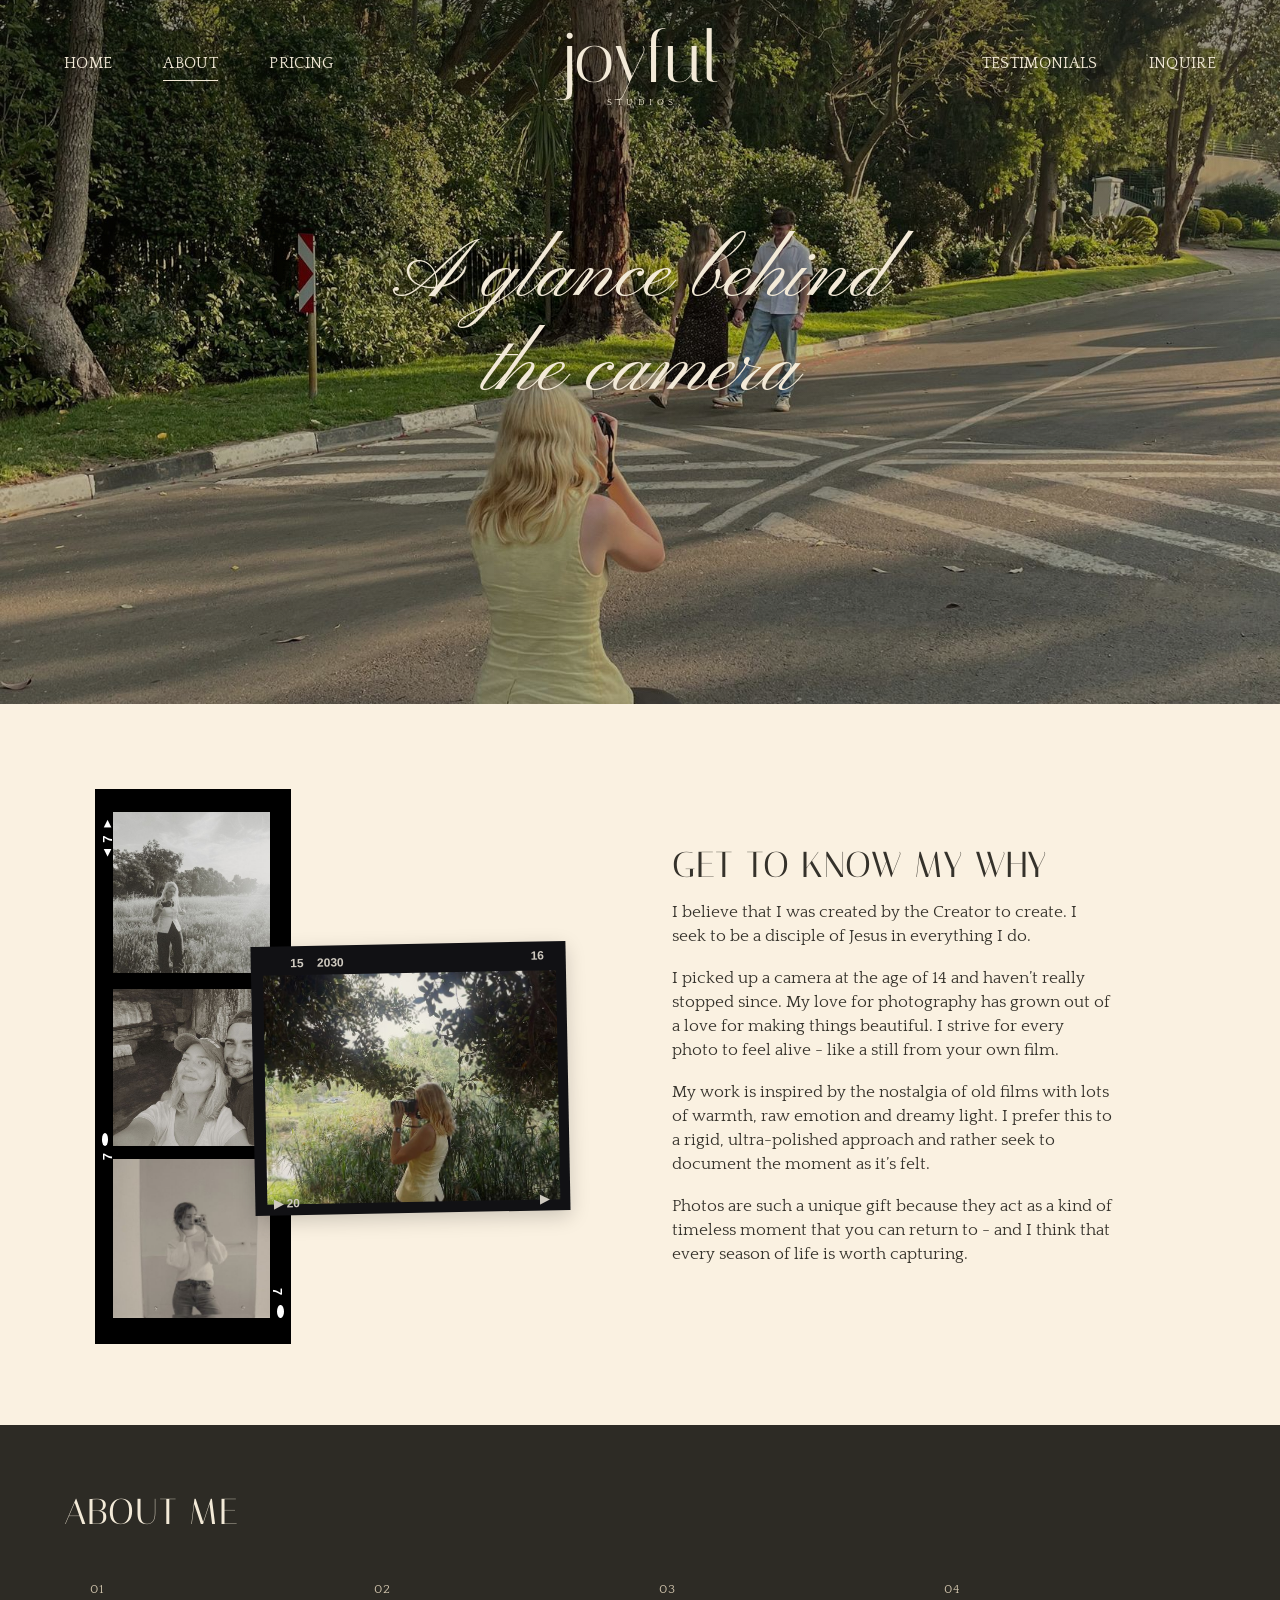
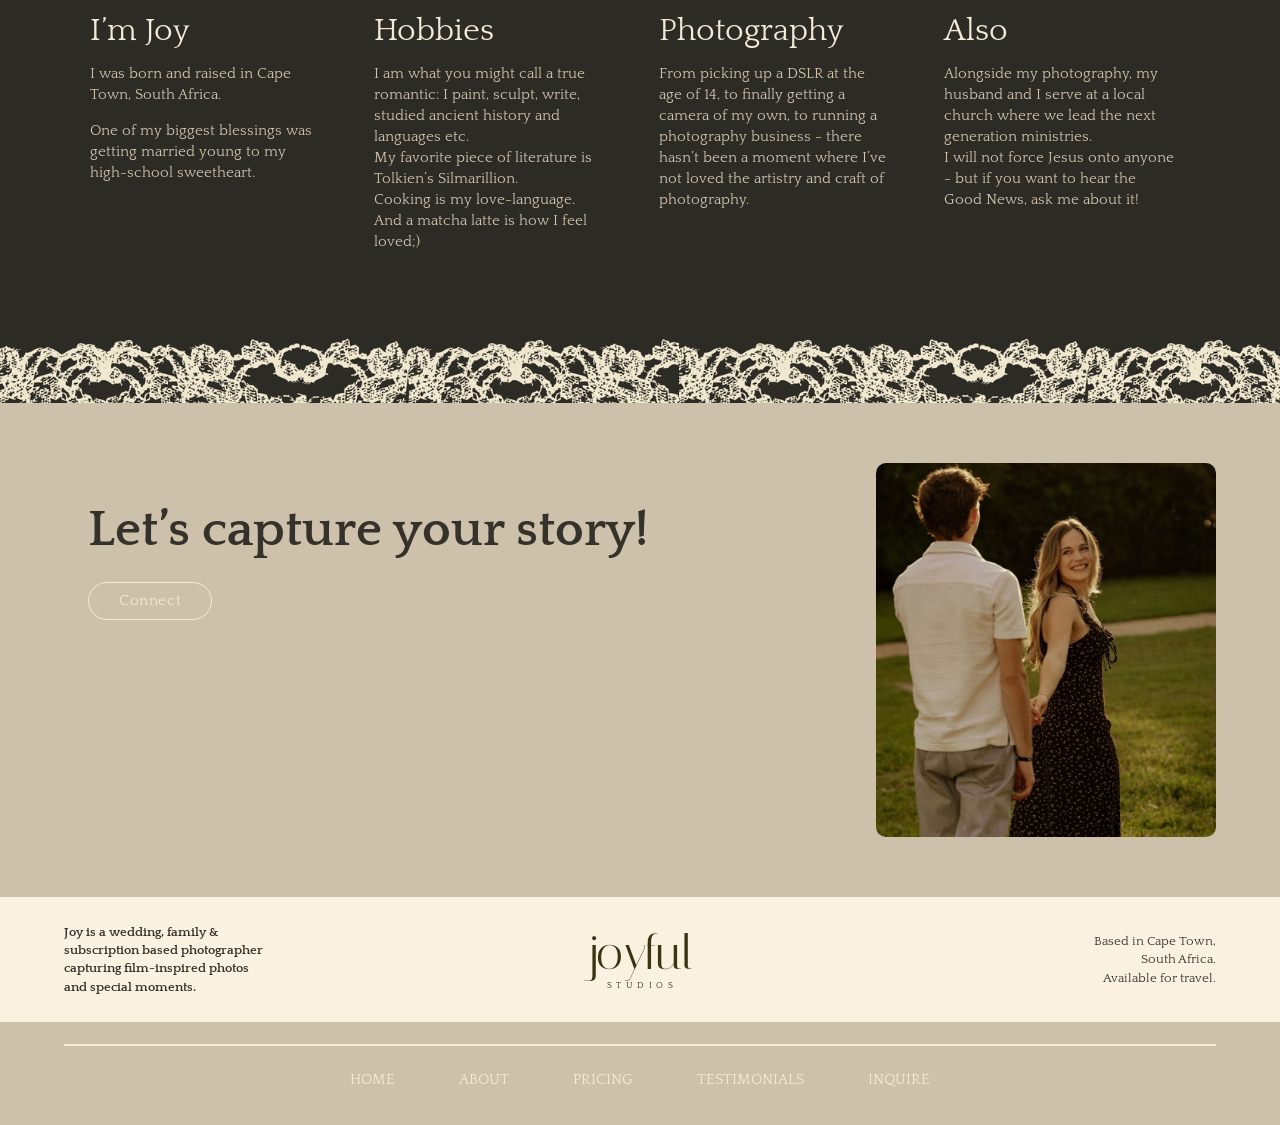
==== about.html @ f084f4cf "Add files via upload" ====
<!DOCTYPE html>
<html lang="en">
<head>
  <meta charset="UTF-8">
  <meta name="viewport" content="width=device-width, initial-scale=1">
  <title>About Joy | Joyful Studios</title>
  <meta name="description" content="Meet Joy, the Cape Town photographer behind Joyful Studios: a glance behind the camera and the story behind the work.">
  <link rel="preconnect" href="https://fonts.googleapis.com">
  <link rel="preconnect" href="https://fonts.gstatic.com" crossorigin>
  <link href="https://fonts.googleapis.com/css2?family=Italiana&family=Mrs+Saint+Delafield&family=Pinyon+Script&family=Quattrocento:wght@400;700&display=swap" rel="stylesheet">
  <link rel="stylesheet" href="styles.css">
  <style>
    /* ---------- Hero ---------- */
    .hero { position: relative; height: clamp(340px, 55vw, 780px); overflow: hidden; color: var(--cream); background: var(--charcoal) url("images/about-hero2.jpg") center 45% / cover no-repeat; }
    .hero::after { content: ""; position: absolute; inset: 0; background: linear-gradient(rgba(20,18,10,.3), rgba(20,18,10,.05) 45%, rgba(20,18,10,.15)); }
    .hero__content { position: absolute; z-index: 2; left: 50%; top: 46%; transform: translate(-50%, -50%); text-align: center; width: min(92%, 900px); }
    .hero h1 { margin: 0; font-family: var(--font-hero); font-weight: 400; font-size: clamp(38px, 6.6vw, 88px); line-height: 1.12; text-shadow: 0 2px 24px rgba(0,0,0,.4); }

    /* ---------- Get to know my why ---------- */
    .why { background: var(--cream-bg); padding: clamp(32px, 5vw, 60px) var(--pad); }
    .why__inner { max-width: 1180px; margin: 0 auto; display: grid; grid-template-columns: 1fr 1fr; gap: clamp(24px, 5vw, 80px); align-items: center; }
    .why__text { max-width: 440px; }
    .why h2 { margin: 0 0 14px; font-family: var(--font-display); font-weight: 400; font-size: clamp(26px, 3vw, 36px); letter-spacing: .02em; text-transform: uppercase; line-height: 1.2; }
    .why p { margin: 0 0 1.1em; font-size: 16.5px; line-height: 1.45; }

    /* film strip graphic */
    .film { position: relative; width: 100%; max-width: 540px; aspect-ratio: 1036 / 1153; justify-self: center; }
    .film__strip { position: absolute; left: 5.3%; top: 4.2%; width: 36.4%; height: 92.3%; background: #000; }
    .film__strip figure { position: absolute; left: 9.5%; width: 79.8%; margin: 0; overflow: hidden; }
    .film__strip figure:nth-of-type(1) { top: 4.1%; height: 29.1%; }
    .film__strip figure:nth-of-type(2) { top: 36.1%; height: 28.3%; }
    .film__strip figure:nth-of-type(3) { top: 66.6%; height: 28.7%; }
    .film img { width: 100%; height: 100%; object-fit: cover; }
    .film__mark { position: absolute; color: #fff; font: 700 clamp(7px, 1.1vw, 13px)/1 Arial, sans-serif; }
    .film__mark--l { left: 3.2%; writing-mode: vertical-rl; transform: rotate(180deg); }
    .film__mark--r { right: 3.4%; writing-mode: vertical-rl; }
    .film__oval { position: absolute; width: 3.4%; aspect-ratio: 1 / 2; background: #fff; border-radius: 50%; }
    .film__frame { position: absolute; left: 34.7%; top: 29.9%; width: 58.4%; height: 44.8%; margin: 0; background: #111114; transform: rotate(-1.1deg); box-shadow: 0 6px 20px rgba(0,0,0,.18); }
    .film__frame img { position: absolute; left: 3.8%; top: 10.6%; width: 92.9%; height: 85.1%; }
    .film__frame .film__mark { color: #cfcac0; font-size: clamp(7px, 1vw, 12px); }

    /* ---------- About me ---------- */
    .me { background: var(--charcoal); color: var(--soft); padding: clamp(36px, 5vw, 60px) var(--pad) clamp(40px, 6vw, 70px); }
    .me__inner { max-width: 1180px; margin: 0 auto; }
    .me h2 { margin: 0 0 clamp(24px, 3vw, 40px); font-family: var(--font-display); font-weight: 400; font-size: clamp(26px, 3vw, 36px); letter-spacing: .02em; text-transform: uppercase; color: var(--cream); }
    .me__cols { display: grid; grid-template-columns: repeat(4, minmax(0, 1fr)); gap: clamp(18px, 3vw, 44px); padding: 0 clamp(0px, 2vw, 28px); }
    .me__num { font-size: 13px; letter-spacing: .08em; margin-bottom: 14px; }
    .me__col h3 { margin: 0 0 14px; font-family: var(--font-body); font-weight: 400; font-size: clamp(24px, 2.6vw, 32px); line-height: 1.1; color: var(--cream); }
    .me__col p { margin: 0 0 1em; font-size: 15px; line-height: 1.4; max-width: 230px; }

    .lace { height: clamp(40px, 5.2vw, 76px); background: var(--charcoal) url("images/lace-cream.png") repeat-x left center / auto 100%; }

    /* ---------- CTA ---------- */
    .cta { padding: clamp(36px, 5vw, 60px) var(--pad); }
    .cta__inner { max-width: 1180px; margin: 0 auto; display: grid; grid-template-columns: 1.2fr 1fr; gap: clamp(24px, 5vw, 60px); align-items: start; }
    .cta__text { padding: clamp(10px, 3vw, 40px) 0 0 clamp(0px, 2vw, 24px); }
    .cta h2 { margin: 0 0 22px; font-family: var(--font-body); font-weight: 700; font-size: clamp(30px, 4vw, 52px); line-height: 1.15; }
    .cta__photo { max-width: 340px; justify-self: end; border-radius: var(--radius); overflow: hidden; }
    .cta__photo img { width: 100%; aspect-ratio: 1 / 1.1; object-fit: cover; object-position: center 30%; }

    /* ---------- Responsive ---------- */
    @media (max-width: 900px) {
      .why__inner, .cta__inner { grid-template-columns: 1fr; }
      .why__text { max-width: 560px; }
      .me__cols { grid-template-columns: repeat(2, minmax(0, 1fr)); row-gap: 32px; }
      .cta__photo { justify-self: start; max-width: 420px; }
    }
    @media (max-width: 480px) {
      .me__cols { grid-template-columns: 1fr; }
      .me__col p { max-width: none; }
    }
  </style>
</head>

<body>
  <header class="site-header" id="site-header">
    <nav class="nav nav--left" aria-label="Primary">
      <a href="index.html">Home</a>
      <a href="about.html" aria-current="page">About</a>
      <a href="pricing.html">Pricing</a>
    </nav>

    <a class="logo" href="index.html" aria-label="Joyful Studios home">
      <span class="logo__word">joyful</span>
      <span class="logo__sub">STUDIOS</span>
    </a>

    <nav class="nav nav--right" aria-label="Secondary">
      <a href="testimonials.html">Testimonials</a>
      <a href="inquire.html">Inquire</a>
    </nav>

    <button class="menu-toggle" id="menu-toggle" aria-expanded="false" aria-controls="site-header">Menu</button>
  </header>

  <section class="hero" aria-label="A glance behind the camera">
    <div class="hero__content"><h1>A glance behind<br>the camera</h1></div>
  </section>

  <main>
    <section class="why">
      <div class="why__inner">
        <div class="film">
          <div class="film__strip">
            <span class="film__mark film__mark--l" style="top:5%">▲ 7 ▼</span>
            <figure><img src="images/film-1.jpg" alt="Black and white photo of Joy standing in a field of tall grass, holding her camera" loading="lazy"></figure>
            <figure><img src="images/film-2.jpg" alt="Joy and her husband in a black and white selfie" loading="lazy" style="object-position:left center"></figure>
            <figure><img src="images/film-3.jpg" alt="Joy taking a mirror selfie with a film camera" loading="lazy"></figure>
            <span class="film__oval" style="left:3.6%; top:62%"></span><span class="film__mark film__mark--l" style="top:65.5%">7</span>
            <span class="film__mark film__mark--r" style="top:90%">7</span><span class="film__oval" style="right:3.6%; top:93%"></span>
          </div>
          <figure class="film__frame">
            <span class="film__mark" style="left:12.5%; top:4%">15</span>
            <span class="film__mark" style="left:21%; top:4%">2030</span>
            <span class="film__mark" style="right:7%; top:3%">16</span>
            <img src="images/film-4.jpg" alt="Joy photographing the greenery beside a lake" loading="lazy" style="object-position:center 40%">
            <span class="film__mark" style="left:6%; bottom:2.5%">▶ 20</span>
            <span class="film__mark" style="right:7%; bottom:2.5%">▶</span>
          </figure>
        </div>

        <div class="why__text">
          <h2>Get to know my why</h2>
          <p>I believe that I was created by the Creator to create. I seek to be a disciple of Jesus in everything I do.</p>
          <p>I picked up a camera at the age of 14 and haven’t really stopped since. My love for photography has grown out of a love for making things beautiful. I strive for every photo to feel alive - like a still from your own film.</p>
          <p>My work is inspired by the nostalgia of old films with lots of warmth, raw emotion and dreamy light. I prefer this to a rigid, ultra-polished approach and rather seek to document the moment as it’s felt.</p>
          <p>Photos are such a unique gift because they act as a kind of timeless moment that you can return to - and I think that every season of life is worth capturing.</p>
        </div>
      </div>
    </section>

    <section class="me" id="about-me">
      <div class="me__inner">
        <h2>About me</h2>
        <div class="me__cols">
          <div class="me__col">
            <div class="me__num">01</div>
            <h3>I’m Joy</h3>
            <p>I was born and raised in Cape Town, South Africa.</p>
            <p>One of my biggest blessings was getting married young to my high-school sweetheart.</p>
          </div>
          <div class="me__col">
            <div class="me__num">02</div>
            <h3>Hobbies</h3>
            <p>I am what you might call a true romantic: I paint, sculpt, write, studied ancient history and languages etc.<br>My favorite piece of literature is Tolkien’s Silmarillion.<br>Cooking is my love-language. And a matcha latte is how I feel loved;)</p>
          </div>
          <div class="me__col">
            <div class="me__num">03</div>
            <h3>Photography</h3>
            <p>From picking up a DSLR at the age of 14, to finally getting a camera of my own, to running a photography business - there hasn’t been a moment where I’ve not loved the artistry and craft of photography.</p>
          </div>
          <div class="me__col">
            <div class="me__num">04</div>
            <h3>Also</h3>
            <p>Alongside my photography, my husband and I serve at a local church where we lead the next generation ministries.<br>I will not force Jesus onto anyone - but if you want to hear the Good News, ask me about it!</p>
          </div>
        </div>
      </div>
    </section>
    <div class="lace" role="presentation"></div>

    <section class="cta">
      <div class="cta__inner">
        <div class="cta__text">
          <h2>Let’s capture your story!</h2>
          <a class="btn" href="inquire.html">Connect</a>
        </div>
        <div class="cta__photo">
          <img src="images/about-cta.jpg" alt="A couple holding hands in a green park, the woman smiling back at the camera" loading="lazy">
        </div>
      </div>
    </section>
  </main>

  <footer class="footer--cream">
    <div class="footer">
      <p class="footer__left">Joy is a wedding, family &amp; subscription based photographer capturing film-inspired photos and special moments.</p>
      <a class="logo" href="index.html" aria-label="Joyful Studios home">
        <span class="logo__word">joyful</span>
        <span class="logo__sub">STUDIOS</span>
      </a>
      <p class="footer__right">Based in Cape Town,<br>South Africa.<br>Available for travel.</p>
    </div>
    <div class="footer__bar">
      <nav aria-label="Footer">
        <a href="index.html">Home</a>
        <a href="about.html">About</a>
        <a href="pricing.html">Pricing</a>
        <a href="testimonials.html">Testimonials</a>
        <a href="inquire.html">Inquire</a>
      </nav>
    </div>
  </footer>

  <script src="script.js"></script>
</body>
</html>
---- styles.css ----
/* ==========================================================
   Joyful Studios: shared styles (all pages)
   Tokens, base, buttons, header + dropdown menus, footer
   ========================================================== */

:root {
  --sand: #cdc1ab;
  --cream-bg: #faf1e1;
  --charcoal: #2d2b25;
  --cream: #f3ead8;
  --ink: #35322b;
  --soft: #cfc3ac;
  --red: #8b1414;

  /* Hatton / Abramo Script are the original design fonts. If you license them, they take over automatically. */
  --font-display: "Hatton", "Italiana", "Cormorant Garamond", Georgia, serif;
  --font-body: "Quattrocento", Georgia, serif;
  --font-hero: "Pinyon Script", "Snell Roundhand", cursive;
  --font-sign: "Abramo Script", "Mrs Saint Delafield", "Pinyon Script", cursive;

  --pad: clamp(20px, 5vw, 64px);
  --radius: 10px;
}

*, *::before, *::after { box-sizing: border-box; }
html { scroll-behavior: smooth; }
body {
  margin: 0;
  background: var(--sand);
  color: var(--ink);
  font-family: var(--font-body);
  font-size: 17px;
  line-height: 1.55;
  -webkit-font-smoothing: antialiased;
}
img { display: block; max-width: 100%; }
a { color: inherit; text-decoration: none; }
:focus-visible { outline: 2px solid var(--cream); outline-offset: 4px; }

.btn {
  display: inline-block;
  padding: 6px 30px;
  border: 1px solid currentColor;
  border-radius: 999px;
  font-family: var(--font-body);
  font-size: 15px;
  letter-spacing: .04em;
  color: var(--cream);
  background: none;
  cursor: pointer;
  transition: background .25s, color .25s;
}
.btn:hover { background: var(--cream); color: var(--charcoal); }

/* ---------- Header ---------- */
.site-header {
  position: absolute; inset: 0 0 auto 0; z-index: 10;
  display: grid;
  grid-template-columns: 1fr auto 1fr;
  align-items: center;
  padding: 22px var(--pad);
  color: var(--cream);
}
.nav { display: flex; align-items: center; gap: clamp(20px, 4vw, 64px); text-transform: uppercase; font-size: 16px; letter-spacing: .02em; }
.nav--left { justify-content: flex-start; }
.nav--right { justify-content: flex-end; }
.nav > a, .dd-toggle { padding: 4px 0; border-bottom: 1px solid transparent; transition: border-color .2s; }
.nav > a:hover, .nav > a[aria-current="page"],
.dd-toggle:hover, .dd-toggle[aria-expanded="true"], .dd-toggle.is-current { border-color: currentColor; }

.logo { text-align: center; line-height: 1; color: var(--cream); display: inline-block; }
.logo__word { display: block; font-family: var(--font-display); font-size: clamp(44px, 5.6vw, 72px); letter-spacing: .01em; }
.logo__sub { display: block; font-size: 9px; letter-spacing: .5em; margin-top: 4px; padding-left: .5em; font-family: var(--font-body); }

.menu-toggle {
  display: none; background: none; border: 0; color: var(--cream);
  font: inherit; text-transform: uppercase; letter-spacing: .08em; cursor: pointer;
  justify-self: end; padding: 8px 0;
}

/* ---------- Dropdown menus (Packages) ---------- */
.has-dropdown { position: relative; }
.dd-toggle {
  background: none; border: 0; color: inherit; font: inherit;
  text-transform: inherit; letter-spacing: inherit; cursor: pointer;
}
.dd-toggle::after {
  content: ""; display: inline-block; width: 6px; height: 6px; margin-left: 9px;
  border-right: 1px solid currentColor; border-bottom: 1px solid currentColor;
  transform: rotate(45deg) translateY(-3px); transition: transform .2s;
}
.dd-toggle[aria-expanded="true"]::after { transform: rotate(-135deg) translate(-1px, -1px); }

.dropdown {
  list-style: none; margin: 0; padding: 10px 0;
  position: absolute; top: 100%; left: -20px; min-width: 300px;
  background: rgba(35, 32, 25, .95);
  box-shadow: 0 14px 34px rgba(0, 0, 0, .28);
  opacity: 0; visibility: hidden; transform: translateY(6px);
  transition: opacity .2s, transform .2s, visibility .2s;
  z-index: 30;
}
.nav .dropdown a, .footer__bar .dropdown a {
  display: block; padding: 11px 24px; border: 0;
  font-size: 14px; letter-spacing: .07em; white-space: nowrap; color: var(--cream);
}
.nav .dropdown a:hover, .nav .dropdown a:focus-visible,
.footer__bar .dropdown a:hover, .footer__bar .dropdown a:focus-visible { background: rgba(243, 234, 216, .14); text-decoration: none; }
.dropdown a[aria-current="page"] { background: rgba(243, 234, 216, .08); }

@media (min-width: 761px) {
  .has-dropdown.is-open > .dropdown { opacity: 1; visibility: visible; transform: none; }
}
@media (hover: hover) and (min-width: 761px) {
  .has-dropdown:hover > .dropdown { opacity: 1; visibility: visible; transform: none; }
  .has-dropdown:has(:focus-visible) > .dropdown { opacity: 1; visibility: visible; transform: none; }
}

/* ---------- Footer ---------- */
.footer {
  padding: 28px var(--pad);
  display: grid; grid-template-columns: 1fr auto 1fr; align-items: center; gap: 24px;
  font-size: 13px; line-height: 1.4;
}
.footer .logo { color: var(--charcoal); }
.footer .logo__word { font-size: 44px; }
.footer__left { max-width: 210px; margin: 0; font-weight: 700; }
.footer__right { text-align: right; margin: 0; }
.footer__bar { background: var(--charcoal); padding: 28px var(--pad); }
.footer__bar nav {
  max-width: 1180px; margin: 0 auto; border-top: 2px solid var(--cream); padding-top: 22px;
  display: flex; justify-content: space-between; gap: 16px; flex-wrap: wrap;
  color: var(--cream); text-transform: uppercase; font-size: 15px;
}
.footer__bar nav > a:hover { text-decoration: underline; text-underline-offset: 6px; }
.footer__bar .has-dropdown .dd-toggle { padding: 0; border: 0; }
.footer__bar .dropdown { background: var(--charcoal); border: 1px solid rgba(243,234,216,.18); top: auto; bottom: 100%; left: -20px; transform: translateY(-6px); margin-bottom: 10px; }
.footer__bar .has-dropdown::before { content: ""; position: absolute; left: 0; right: 0; bottom: 100%; height: 12px; } /* hover bridge */

/* Cream footer variant (About page design) */
.footer--cream .footer { background: var(--cream-bg); padding: 26px var(--pad); }
.footer--cream .logo { color: #3b3412; }
.footer--cream .logo__word { font-size: 48px; }
.footer--cream .footer__bar { background: var(--sand); padding: 22px var(--pad) 34px; }
.footer--cream .footer__bar nav { justify-content: center; gap: clamp(20px, 5vw, 64px); }

/* ---------- Mobile ---------- */
@media (max-width: 760px) {
  .site-header { grid-template-columns: 1fr auto; }
  .site-header .logo { grid-column: 1; justify-self: start; text-align: left; }
  .menu-toggle { display: block; }
  .nav { display: none; }
  .site-header.is-open { background: rgba(35, 32, 25, .92); }
  .site-header.is-open .nav {
    display: flex; flex-direction: column; gap: 14px; grid-column: 1 / -1; order: 3;
    padding: 16px 0 12px; justify-content: flex-start; align-items: flex-start;
  }

  /* dropdowns become simple expanding lists */
  .dropdown {
    position: static; display: none; min-width: 0;
    opacity: 1; visibility: visible; transform: none;
    background: none; box-shadow: none; padding: 6px 0 2px 14px; margin: 0;
  }
  .has-dropdown.is-open > .dropdown { display: block; }
  .nav .dropdown a, .footer__bar .dropdown a { white-space: normal; padding: 9px 0; }
  .nav .dropdown a:hover, .footer__bar .dropdown a:hover { background: none; }
  .footer__bar .dropdown { margin-bottom: 0; padding-left: 0; }
  .footer__bar .has-dropdown::before { display: none; }

  .footer { grid-template-columns: 1fr; text-align: center; justify-items: center; }
  .footer__right { text-align: center; }
  .footer__bar nav { justify-content: center; }
}

@media (prefers-reduced-motion: reduce) {
  html { scroll-behavior: auto; }
  .dropdown, .dd-toggle::after { transition: none; }
}
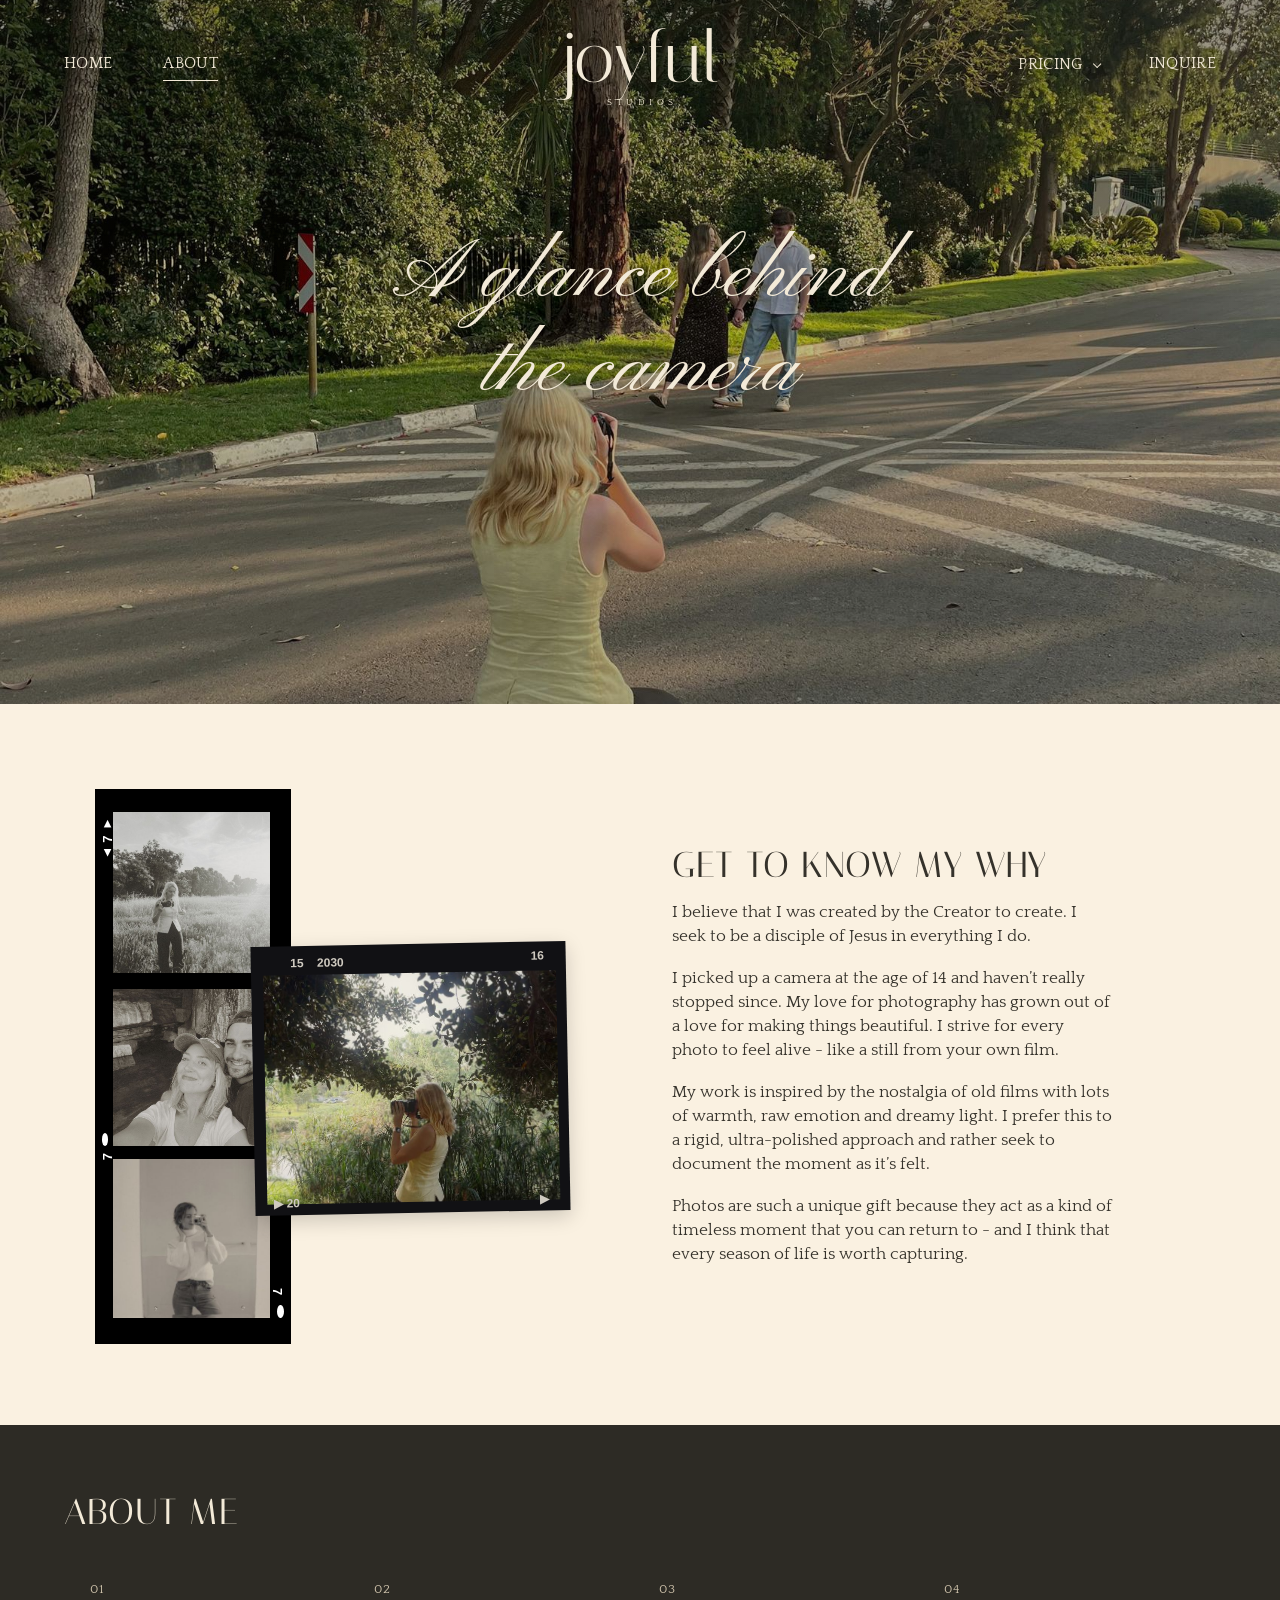
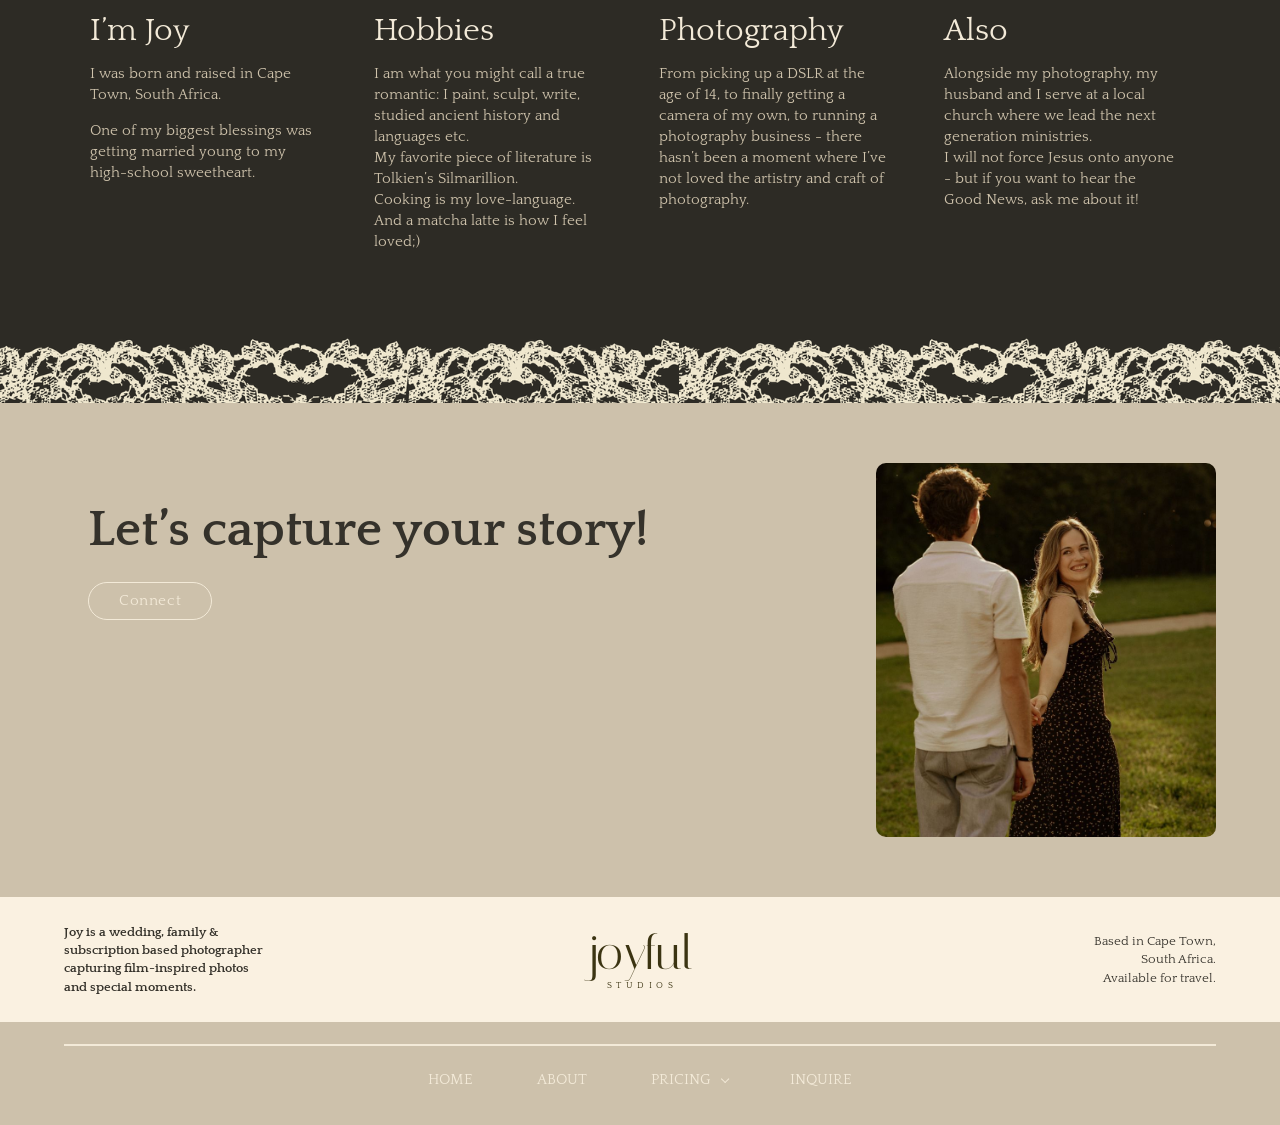
==== commit 1ed3d6a7: "Add files via upload" ====
--- a/about.html
+++ b/about.html
@@ -77,7 +77,6 @@
     <nav class="nav nav--left" aria-label="Primary">
       <a href="index.html">Home</a>
       <a href="about.html" aria-current="page">About</a>
-      <a href="pricing.html">Pricing</a>
     </nav>
 
     <a class="logo" href="index.html" aria-label="Joyful Studios home">
@@ -86,7 +85,13 @@
     </a>
 
     <nav class="nav nav--right" aria-label="Secondary">
-      <a href="testimonials.html">Testimonials</a>
+      <div class="has-dropdown">
+        <button type="button" class="dd-toggle" aria-haspopup="true" aria-expanded="false">Pricing</button>
+        <ul class="dropdown">
+          <li><a href="pricing.html#rates">Rates &amp; Packages</a></li>
+          <li><a href="pricing.html#subscriptions">Subscription Plans</a></li>
+        </ul>
+      </div>
       <a href="inquire.html">Inquire</a>
     </nav>
 
@@ -185,8 +190,13 @@
       <nav aria-label="Footer">
         <a href="index.html">Home</a>
         <a href="about.html">About</a>
-        <a href="pricing.html">Pricing</a>
-        <a href="testimonials.html">Testimonials</a>
+        <div class="has-dropdown">
+          <button type="button" class="dd-toggle" aria-haspopup="true" aria-expanded="false">Pricing</button>
+          <ul class="dropdown">
+            <li><a href="pricing.html#rates">Rates &amp; Packages</a></li>
+            <li><a href="pricing.html#subscriptions">Subscription Plans</a></li>
+          </ul>
+        </div>
         <a href="inquire.html">Inquire</a>
       </nav>
     </div>
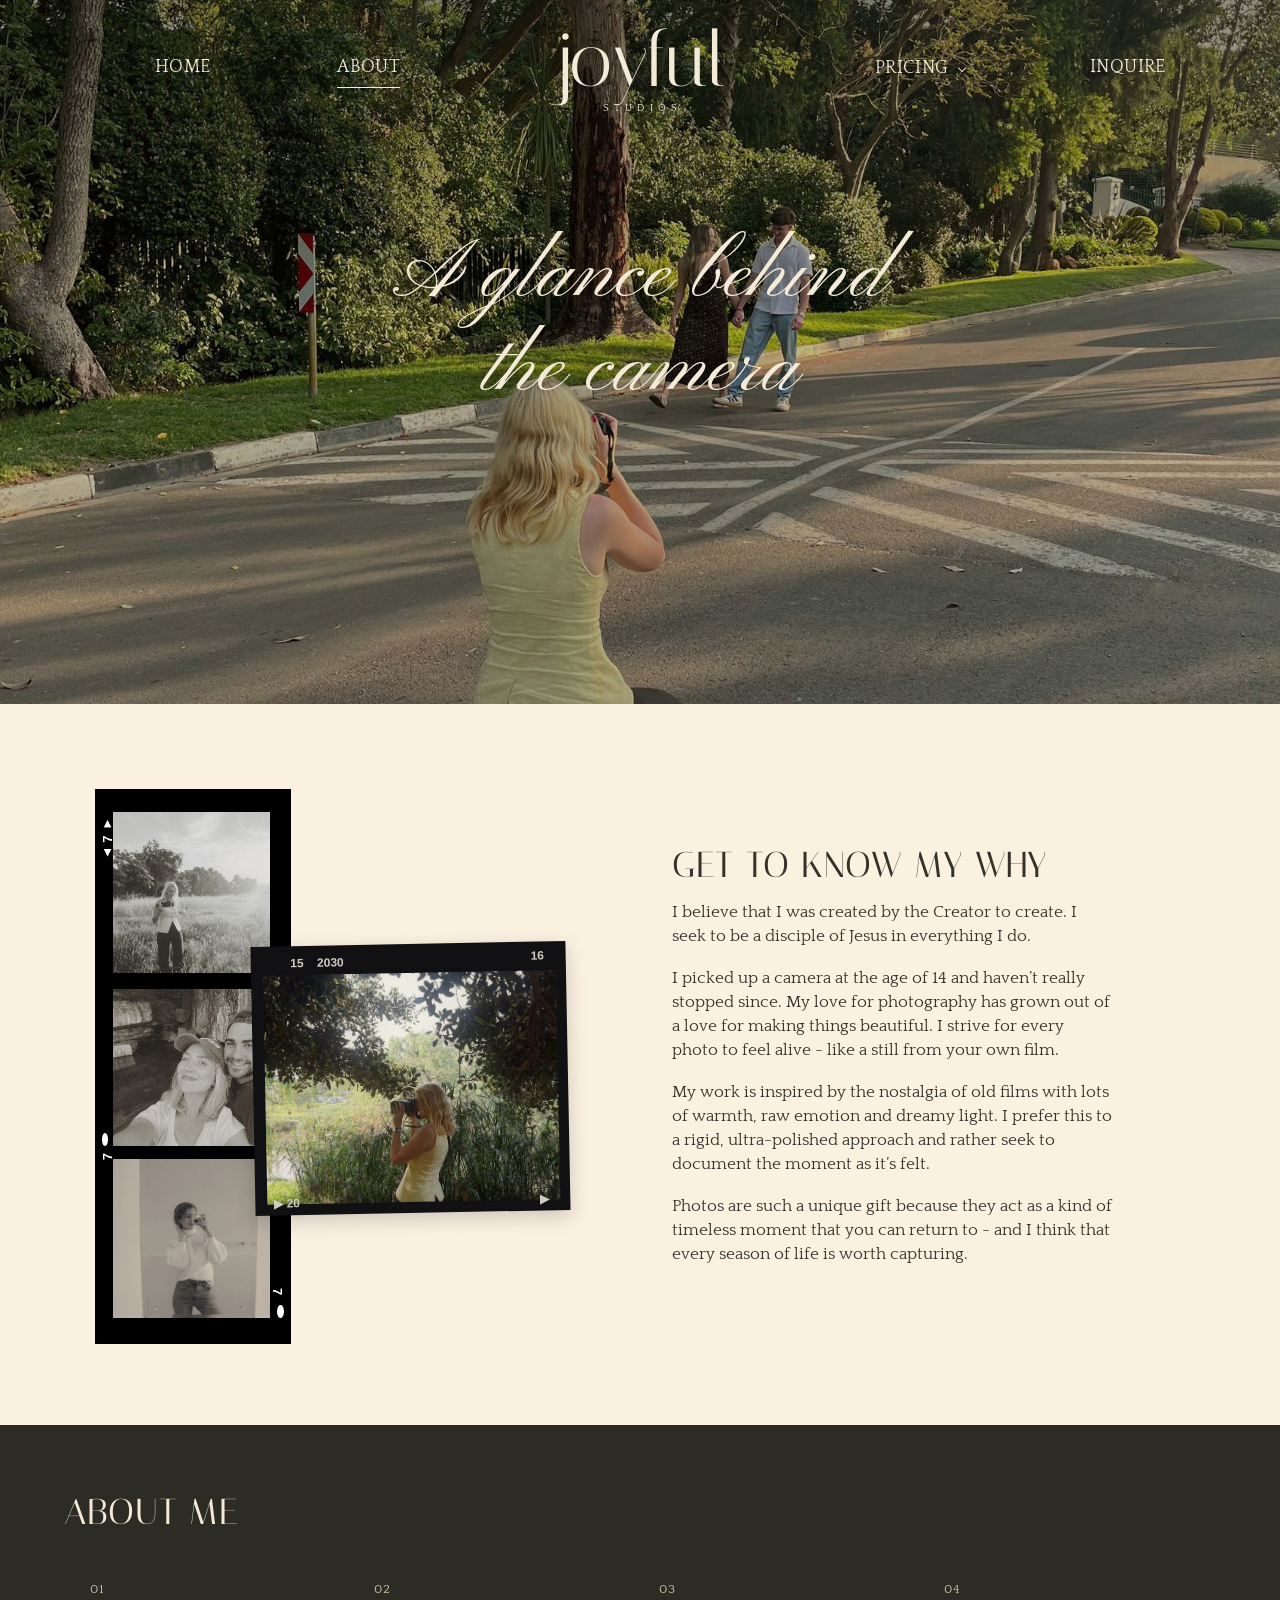
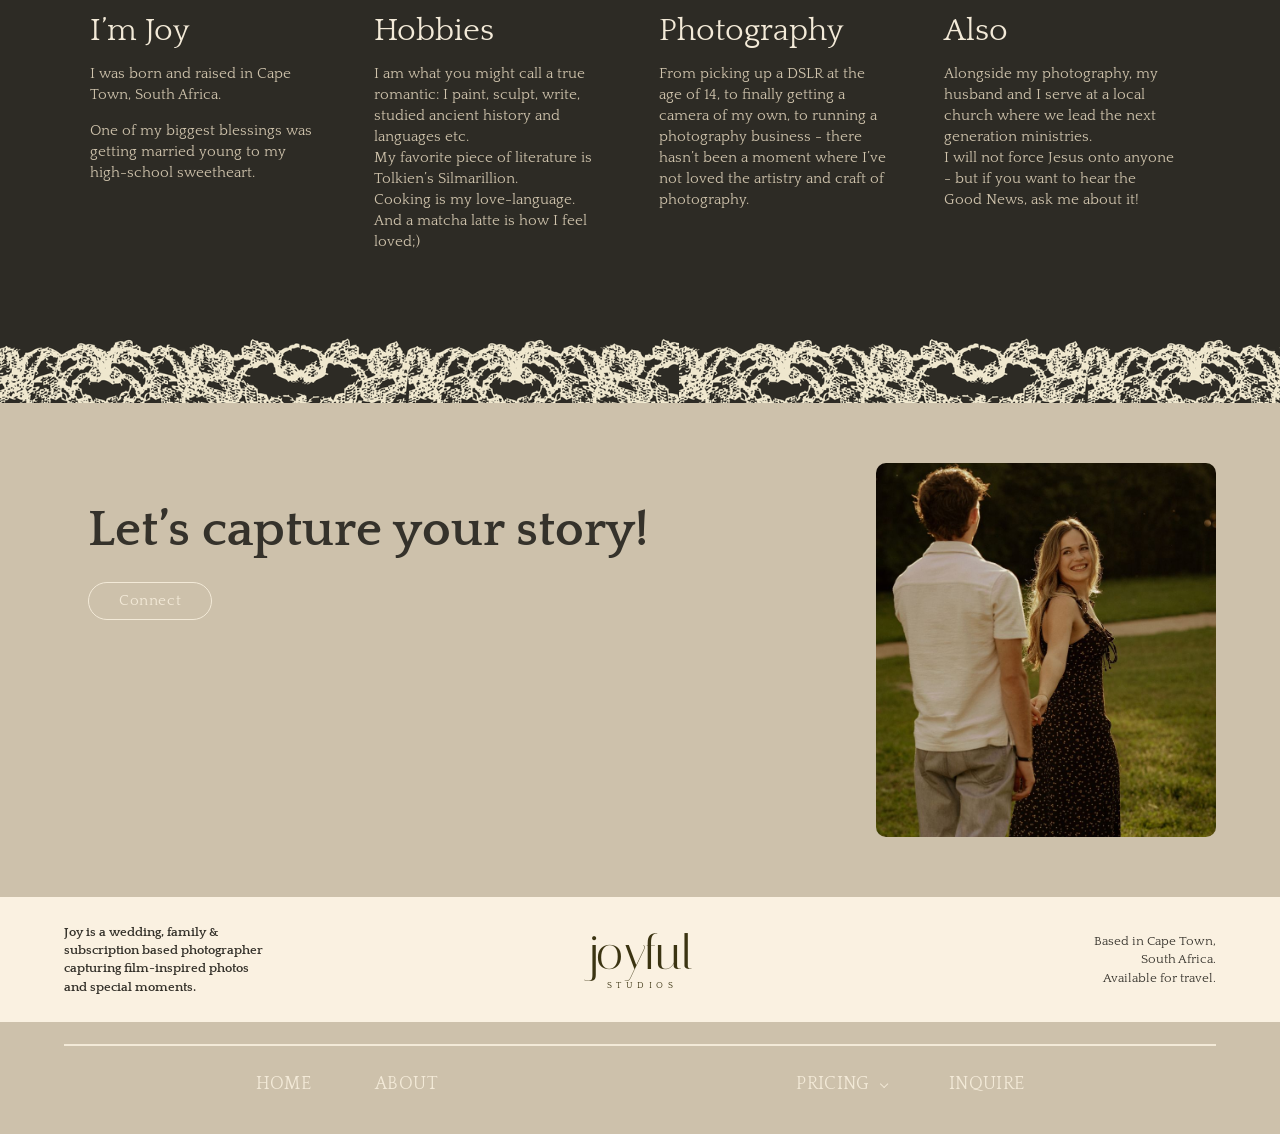
==== commit 84a3125b: "Add files via upload" ====
--- a/about.html
+++ b/about.html
@@ -70,6 +70,27 @@
       .me__col p { max-width: none; }
     }
   </style>
+<style id="menu-uniform">
+  .nav--right .has-dropdown .dropdown { left: auto; right: -20px; }
+  /* Same menu text size and spacing on every page (header + footer) */
+  @media (min-width: 901px) {
+    .site-header { grid-template-columns: 1fr auto 1fr; }
+    .site-header .nav { font-size: clamp(12px, 1.44vw, 26px); line-height: 1.722; letter-spacing: .02em; gap: 9.9vw; }
+    .site-header .nav--left { justify-content: flex-end; margin-right: 12vw; }
+    .site-header .nav--right { justify-content: flex-start; margin-left: 11.6vw; }
+    .site-header .logo__word { font-size: clamp(44px, 6vw, 120px); }
+    .site-header .logo__sub { font-size: clamp(8px, .8vw, 15px); }
+    .footer__bar nav { justify-content: center; gap: 9vw; font-size: clamp(12px, 1.44vw, 26px); line-height: 1.722; letter-spacing: .02em; }
+    .footer__bar .has-dropdown { margin-left: 23vw; }
+    .site-header .dd-toggle, .footer__bar .dd-toggle { font-size: inherit; letter-spacing: inherit; line-height: inherit; }
+  }
+  @media (max-width: 900px) {
+    .site-header .nav { font-size: 14px; letter-spacing: .02em; }
+    .footer__bar { padding-left: 14px; padding-right: 14px; }
+    .footer__bar nav { flex-wrap: nowrap; justify-content: space-between; align-items: flex-start; gap: 0; font-size: clamp(8px, 2.8vw, 13px); letter-spacing: 0; line-height: 1.55; }
+    .footer__bar .dd-toggle, .footer__bar .dropdown a { font-size: inherit; letter-spacing: inherit; }
+  }
+</style>
 </head>
 
 <body>
@@ -88,7 +109,7 @@
       <div class="has-dropdown">
         <button type="button" class="dd-toggle" aria-haspopup="true" aria-expanded="false">Pricing</button>
         <ul class="dropdown">
-          <li><a href="pricing.html#rates">Rates &amp; Packages</a></li>
+          <li><a href="rates.html">Rates &amp; Packages</a></li>
           <li><a href="pricing.html#subscriptions">Subscription Plans</a></li>
         </ul>
       </div>
@@ -193,7 +214,7 @@
         <div class="has-dropdown">
           <button type="button" class="dd-toggle" aria-haspopup="true" aria-expanded="false">Pricing</button>
           <ul class="dropdown">
-            <li><a href="pricing.html#rates">Rates &amp; Packages</a></li>
+            <li><a href="rates.html">Rates &amp; Packages</a></li>
             <li><a href="pricing.html#subscriptions">Subscription Plans</a></li>
           </ul>
         </div>
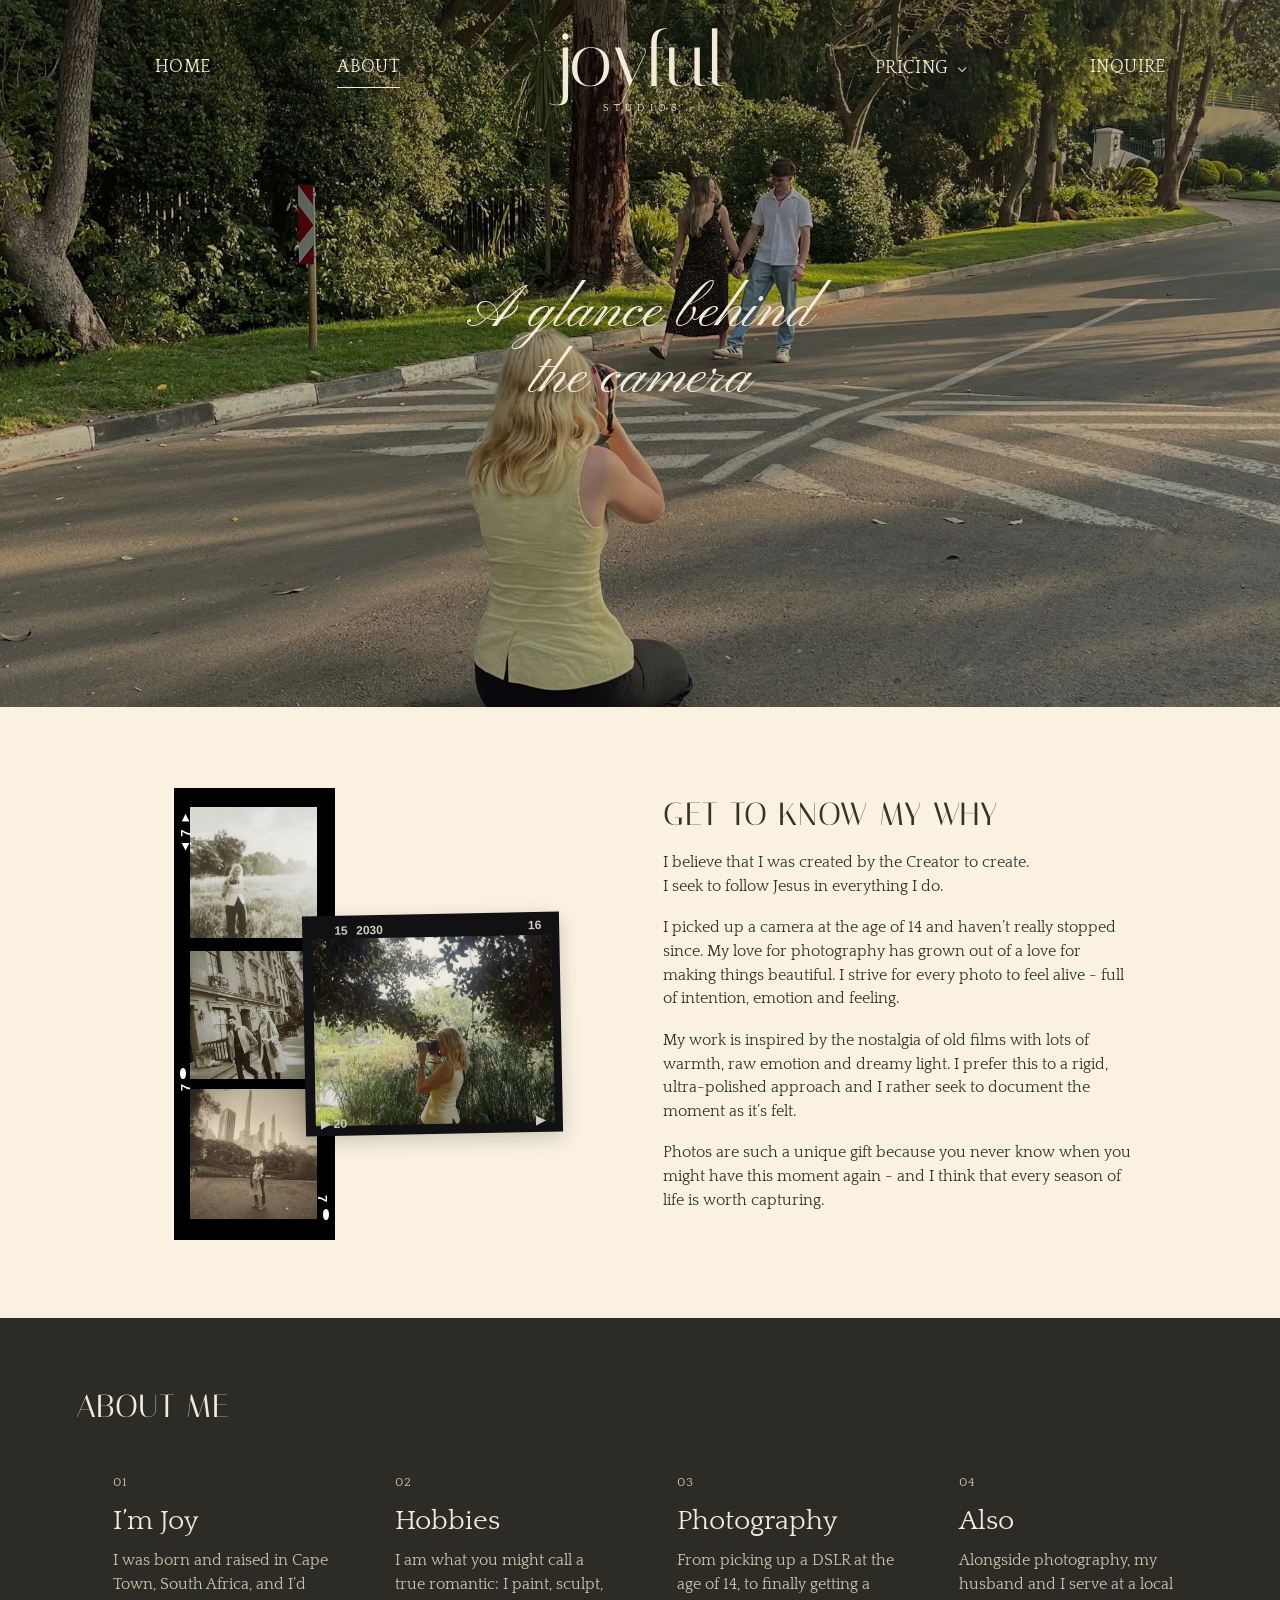
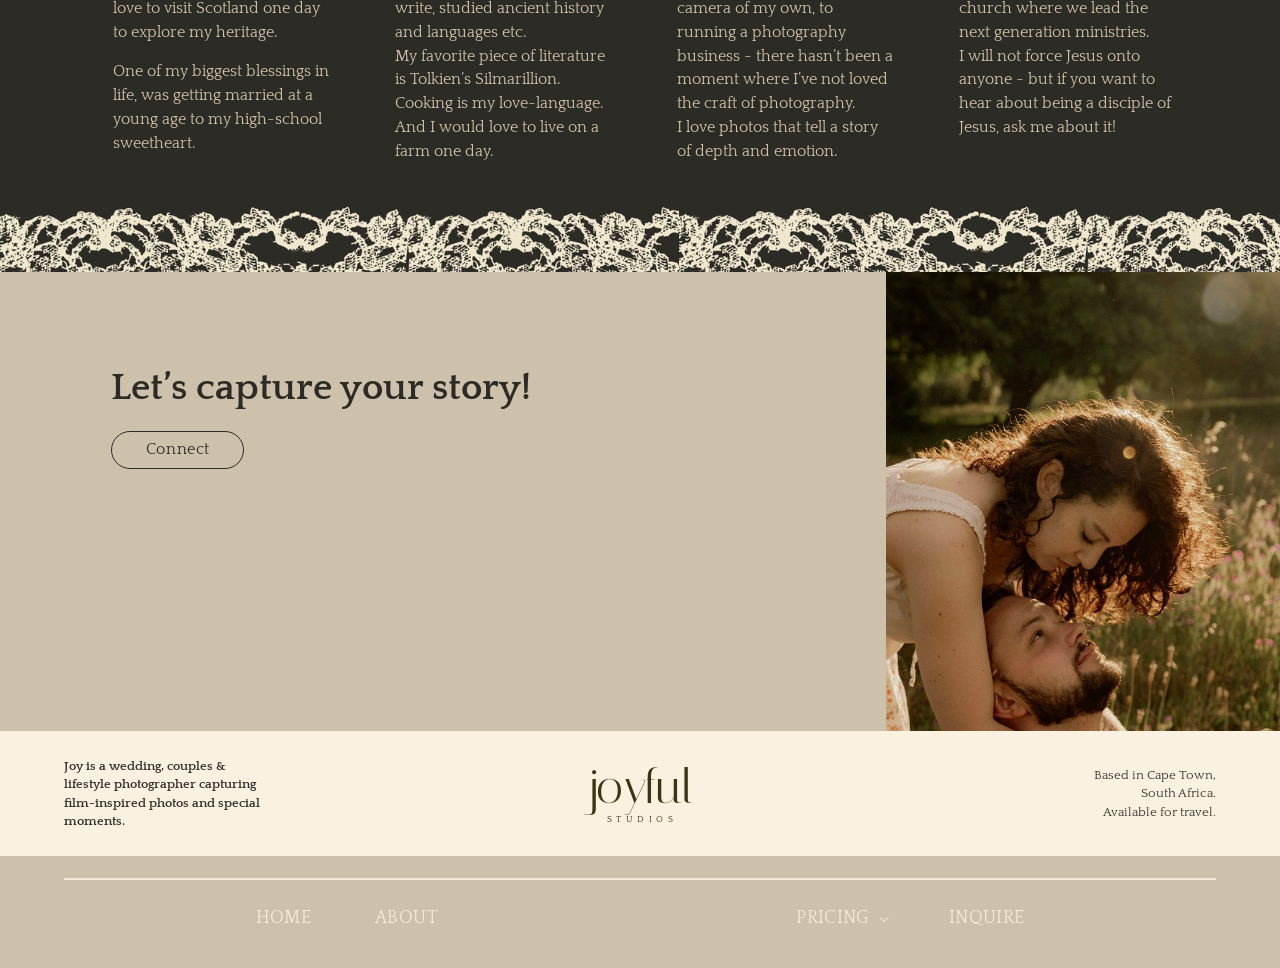
==== commit 3f02c433: "Add files via upload" ====
--- a/about.html
+++ b/about.html
@@ -11,17 +11,17 @@
   <link rel="stylesheet" href="styles.css">
   <style>
     /* ---------- Hero ---------- */
-    .hero { position: relative; height: clamp(340px, 55vw, 780px); overflow: hidden; color: var(--cream); background: var(--charcoal) url("images/about-hero2.jpg") center 45% / cover no-repeat; }
+    .hero { position: relative; height: 55.2vw; min-height: 340px; overflow: hidden; color: var(--cream); background: var(--charcoal) url("about-hero-road.jpg") center 50% / cover no-repeat; }
     .hero::after { content: ""; position: absolute; inset: 0; background: linear-gradient(rgba(20,18,10,.3), rgba(20,18,10,.05) 45%, rgba(20,18,10,.15)); }
-    .hero__content { position: absolute; z-index: 2; left: 50%; top: 46%; transform: translate(-50%, -50%); text-align: center; width: min(92%, 900px); }
-    .hero h1 { margin: 0; font-family: var(--font-hero); font-weight: 400; font-size: clamp(38px, 6.6vw, 88px); line-height: 1.12; text-shadow: 0 2px 24px rgba(0,0,0,.4); }
+    .hero__content { position: absolute; z-index: 2; left: 50%; top: 49%; transform: translate(-50%, -50%); text-align: center; width: min(92%, 900px); }
+    .hero h1 { margin: 0; font-family: var(--font-hero); font-weight: 400; font-size: clamp(30px, 4.6vw, 84px); line-height: 1.12; text-shadow: 0 2px 24px rgba(0,0,0,.4); }
 
     /* ---------- Get to know my why ---------- */
     .why { background: var(--cream-bg); padding: clamp(32px, 5vw, 60px) var(--pad); }
     .why__inner { max-width: 1180px; margin: 0 auto; display: grid; grid-template-columns: 1fr 1fr; gap: clamp(24px, 5vw, 80px); align-items: center; }
-    .why__text { max-width: 440px; }
-    .why h2 { margin: 0 0 14px; font-family: var(--font-display); font-weight: 400; font-size: clamp(26px, 3vw, 36px); letter-spacing: .02em; text-transform: uppercase; line-height: 1.2; }
-    .why p { margin: 0 0 1.1em; font-size: 16.5px; line-height: 1.45; }
+    .why__text { max-width: 560px; }
+    .why h2 { margin: 0 0 14px; font-family: var(--font-display); font-weight: 400; font-size: 24px; letter-spacing: .02em; text-transform: uppercase; line-height: 1.2; }
+    .why p { margin: 0 0 1.1em; font-size: 13.5px; line-height: 1.5; }
 
     /* film strip graphic */
     .film { position: relative; width: 100%; max-width: 540px; aspect-ratio: 1036 / 1153; justify-self: center; }
@@ -40,30 +40,52 @@
     .film__frame .film__mark { color: #cfcac0; font-size: clamp(7px, 1vw, 12px); }
 
     /* ---------- About me ---------- */
-    .me { background: var(--charcoal); color: var(--soft); padding: clamp(36px, 5vw, 60px) var(--pad) clamp(40px, 6vw, 70px); }
+    .me { background: var(--charcoal); color: var(--soft); padding: clamp(36px, 5vw, 60px) var(--pad) clamp(28px, 3vw, 40px); }
     .me__inner { max-width: 1180px; margin: 0 auto; }
-    .me h2 { margin: 0 0 clamp(24px, 3vw, 40px); font-family: var(--font-display); font-weight: 400; font-size: clamp(26px, 3vw, 36px); letter-spacing: .02em; text-transform: uppercase; color: var(--cream); }
+    .me h2 { margin: 0 0 clamp(24px, 3vw, 40px); font-family: var(--font-display); font-weight: 400; font-size: 24px; letter-spacing: .02em; text-transform: uppercase; color: var(--cream); }
     .me__cols { display: grid; grid-template-columns: repeat(4, minmax(0, 1fr)); gap: clamp(18px, 3vw, 44px); padding: 0 clamp(0px, 2vw, 28px); }
-    .me__num { font-size: 13px; letter-spacing: .08em; margin-bottom: 14px; }
-    .me__col h3 { margin: 0 0 14px; font-family: var(--font-body); font-weight: 400; font-size: clamp(24px, 2.6vw, 32px); line-height: 1.1; color: var(--cream); }
-    .me__col p { margin: 0 0 1em; font-size: 15px; line-height: 1.4; max-width: 230px; }
+    .me__num { font-size: 12px; letter-spacing: .08em; margin-bottom: 12px; }
+    .me__col h3 { margin: 0 0 12px; font-family: var(--font-body); font-weight: 400; font-size: 22px; line-height: 1.1; color: var(--cream); }
+    .me__col p { margin: 0 0 1em; font-size: 13.5px; line-height: 1.5; max-width: 250px; }
 
     .lace { height: clamp(40px, 5.2vw, 76px); background: var(--charcoal) url("images/lace-cream.png") repeat-x left center / auto 100%; }
 
     /* ---------- CTA ---------- */
-    .cta { padding: clamp(36px, 5vw, 60px) var(--pad); }
-    .cta__inner { max-width: 1180px; margin: 0 auto; display: grid; grid-template-columns: 1.2fr 1fr; gap: clamp(24px, 5vw, 60px); align-items: start; }
-    .cta__text { padding: clamp(10px, 3vw, 40px) 0 0 clamp(0px, 2vw, 24px); }
-    .cta h2 { margin: 0 0 22px; font-family: var(--font-body); font-weight: 700; font-size: clamp(30px, 4vw, 52px); line-height: 1.15; }
-    .cta__photo { max-width: 340px; justify-self: end; border-radius: var(--radius); overflow: hidden; }
-    .cta__photo img { width: 100%; aspect-ratio: 1 / 1.1; object-fit: cover; object-position: center 30%; }
-
-    /* ---------- Responsive ---------- */
+    .cta { display: grid; grid-template-columns: 69.2fr 30.8fr; min-height: 35.9vw; background: #cdc1ab; color: var(--charcoal); }
+    .cta__text { padding: 7.4vw 4vw 4vw 8.7vw; }
+    .cta h2 { margin: 0 0 1.6vw; font-family: var(--font-body); font-weight: 700; font-size: 3vw; line-height: 1.15; }
+    .cta .btn { color: var(--charcoal); border-color: var(--charcoal); font-size: 1.24vw; padding: .45vw 2.6vw; }
+    .cta .btn:hover { background: var(--charcoal); color: var(--cream); }
+    .cta__photo { background: #2d2b25 url("about-cta2.jpg") center 30% / cover no-repeat; min-height: 100%; }
+
+    /* ---------- Desktop: sizes taken from the design; body text = home-page intro size ---------- */
+    @media (min-width: 901px) {
+      .why { padding: 0; min-height: 47.8vw; display: flex; align-items: center; }
+      .why__inner { max-width: none; margin: 0; padding: 0 0 0 11.8vw; grid-template-columns: 34.4vw 37vw; gap: 5.6vw; justify-content: start; }
+      .why__text { max-width: none; }
+      .why h2 { font-size: 2.5vw; margin-bottom: 1.4vw; }
+      .why p { font-size: clamp(12px, 1.24vw, 23px); }
+      .film { max-width: none; }
+      .me { padding: 5vw 6vw 2vw 5.9vw; }
+      .me__inner { max-width: none; margin: 0; }
+      .me h2 { font-size: 2.5vw; margin-bottom: 3.2vw; }
+      .me__cols { grid-template-columns: repeat(4, minmax(0, 1fr)); gap: 3vw; padding: 0 0 0 2.9vw; }
+      .me__num { font-size: 1vw; margin-bottom: 1vw; }
+      .me__col h3 { font-size: 2.2vw; margin-bottom: 1vw; }
+      .me__col p { font-size: clamp(12px, 1.24vw, 23px); max-width: 17vw; }
+    }
+
+    /* ---------- Phone / tablet ---------- */
     @media (max-width: 900px) {
-      .why__inner, .cta__inner { grid-template-columns: 1fr; }
+      .hero { background-position: 50% 72%; }
+      .why__inner { grid-template-columns: 1fr; }
       .why__text { max-width: 560px; }
       .me__cols { grid-template-columns: repeat(2, minmax(0, 1fr)); row-gap: 32px; }
-      .cta__photo { justify-self: start; max-width: 420px; }
+      .cta { grid-template-columns: 1fr; min-height: 0; }
+      .cta__text { padding: 34px 22px 38px; }
+      .cta h2 { font-size: 26px; margin-bottom: 18px; }
+      .cta .btn { font-size: 13.5px; padding: 6px 26px; }
+      .cta__photo { aspect-ratio: 4 / 3.4; }
     }
     @media (max-width: 480px) {
       .me__cols { grid-template-columns: 1fr; }
@@ -120,7 +142,9 @@
   </header>
 
   <section class="hero" aria-label="A glance behind the camera">
-    <div class="hero__content"><h1>A glance behind<br>the camera</h1></div>
+    <div class="hero__content">
+      <h1>A glance behind<br>the camera</h1>
+    </div>
   </section>
 
   <main>
@@ -129,9 +153,9 @@
         <div class="film">
           <div class="film__strip">
             <span class="film__mark film__mark--l" style="top:5%">▲ 7 ▼</span>
-            <figure><img src="images/film-1.jpg" alt="Black and white photo of Joy standing in a field of tall grass, holding her camera" loading="lazy"></figure>
-            <figure><img src="images/film-2.jpg" alt="Joy and her husband in a black and white selfie" loading="lazy" style="object-position:left center"></figure>
-            <figure><img src="images/film-3.jpg" alt="Joy taking a mirror selfie with a film camera" loading="lazy"></figure>
+            <figure><img src="about-film-1.jpg" alt="Black and white photo of Joy standing in tall grass, holding her camera" loading="lazy"></figure>
+            <figure><img src="about-film-2.jpg" alt="A couple walking along a city street, in black and white" loading="lazy"></figure>
+            <figure><img src="about-film-3.jpg" alt="A person standing in a park with a city skyline behind, in black and white" loading="lazy"></figure>
             <span class="film__oval" style="left:3.6%; top:62%"></span><span class="film__mark film__mark--l" style="top:65.5%">7</span>
             <span class="film__mark film__mark--r" style="top:90%">7</span><span class="film__oval" style="right:3.6%; top:93%"></span>
           </div>
@@ -139,7 +163,7 @@
             <span class="film__mark" style="left:12.5%; top:4%">15</span>
             <span class="film__mark" style="left:21%; top:4%">2030</span>
             <span class="film__mark" style="right:7%; top:3%">16</span>
-            <img src="images/film-4.jpg" alt="Joy photographing the greenery beside a lake" loading="lazy" style="object-position:center 40%">
+            <img src="about-film-4.jpg" alt="Joy photographing among greenery by a lake" loading="lazy" style="object-position:center 40%">
             <span class="film__mark" style="left:6%; bottom:2.5%">▶ 20</span>
             <span class="film__mark" style="right:7%; bottom:2.5%">▶</span>
           </figure>
@@ -147,10 +171,10 @@
 
         <div class="why__text">
           <h2>Get to know my why</h2>
-          <p>I believe that I was created by the Creator to create. I seek to be a disciple of Jesus in everything I do.</p>
-          <p>I picked up a camera at the age of 14 and haven’t really stopped since. My love for photography has grown out of a love for making things beautiful. I strive for every photo to feel alive - like a still from your own film.</p>
-          <p>My work is inspired by the nostalgia of old films with lots of warmth, raw emotion and dreamy light. I prefer this to a rigid, ultra-polished approach and rather seek to document the moment as it’s felt.</p>
-          <p>Photos are such a unique gift because they act as a kind of timeless moment that you can return to - and I think that every season of life is worth capturing.</p>
+          <p>I believe that I was created by the Creator to create.<br>I seek to follow Jesus in everything I do.</p>
+          <p>I picked up a camera at the age of 14 and haven’t really stopped since. My love for photography has grown out of a love for making things beautiful. I strive for every photo to feel alive - full of intention, emotion and feeling.</p>
+          <p>My work is inspired by the nostalgia of old films with lots of warmth, raw emotion and dreamy light. I prefer this to a rigid, ultra-polished approach and I rather seek to document the moment as it’s felt.</p>
+          <p>Photos are such a unique gift because you never know when you might have this moment again - and I think that every season of life is worth capturing.</p>
         </div>
       </div>
     </section>
@@ -162,23 +186,23 @@
           <div class="me__col">
             <div class="me__num">01</div>
             <h3>I’m Joy</h3>
-            <p>I was born and raised in Cape Town, South Africa.</p>
-            <p>One of my biggest blessings was getting married young to my high-school sweetheart.</p>
+            <p>I was born and raised in Cape Town, South Africa, and I’d love to visit Scotland one day to explore my heritage.</p>
+            <p>One of my biggest blessings in life, was getting married at a young age to my high-school sweetheart.</p>
           </div>
           <div class="me__col">
             <div class="me__num">02</div>
             <h3>Hobbies</h3>
-            <p>I am what you might call a true romantic: I paint, sculpt, write, studied ancient history and languages etc.<br>My favorite piece of literature is Tolkien’s Silmarillion.<br>Cooking is my love-language. And a matcha latte is how I feel loved;)</p>
+            <p>I am what you might call a true romantic: I paint, sculpt, write, studied ancient history and languages etc.<br>My favorite piece of literature is Tolkien’s Silmarillion.<br>Cooking is my love-language. And I would love to live on a farm one day.</p>
           </div>
           <div class="me__col">
             <div class="me__num">03</div>
             <h3>Photography</h3>
-            <p>From picking up a DSLR at the age of 14, to finally getting a camera of my own, to running a photography business - there hasn’t been a moment where I’ve not loved the artistry and craft of photography.</p>
+            <p>From picking up a DSLR at the age of 14, to finally getting a camera of my own, to running a photography business - there hasn’t been a moment where I’ve not loved the craft of photography.<br>I love photos that tell a story of depth and emotion.</p>
           </div>
           <div class="me__col">
             <div class="me__num">04</div>
             <h3>Also</h3>
-            <p>Alongside my photography, my husband and I serve at a local church where we lead the next generation ministries.<br>I will not force Jesus onto anyone - but if you want to hear the Good News, ask me about it!</p>
+            <p>Alongside photography, my husband and I serve at a local church where we lead the next generation ministries.<br>I will not force Jesus onto anyone - but if you want to hear about being a disciple of Jesus, ask me about it!</p>
           </div>
         </div>
       </div>
@@ -186,21 +210,17 @@
     <div class="lace" role="presentation"></div>
 
     <section class="cta">
-      <div class="cta__inner">
-        <div class="cta__text">
-          <h2>Let’s capture your story!</h2>
-          <a class="btn" href="inquire.html">Connect</a>
-        </div>
-        <div class="cta__photo">
-          <img src="images/about-cta.jpg" alt="A couple holding hands in a green park, the woman smiling back at the camera" loading="lazy">
-        </div>
-      </div>
+      <div class="cta__text">
+        <h2>Let’s capture your story!</h2>
+        <a class="btn" href="inquire.html">Connect</a>
+      </div>
+      <div class="cta__photo" role="img" aria-label="A woman leaning over a man resting his head back, in warm golden light"></div>
     </section>
   </main>
 
   <footer class="footer--cream">
     <div class="footer">
-      <p class="footer__left">Joy is a wedding, family &amp; subscription based photographer capturing film-inspired photos and special moments.</p>
+      <p class="footer__left">Joy is a wedding, couples &amp; lifestyle photographer capturing film-inspired photos and special moments.</p>
       <a class="logo" href="index.html" aria-label="Joyful Studios home">
         <span class="logo__word">joyful</span>
         <span class="logo__sub">STUDIOS</span>
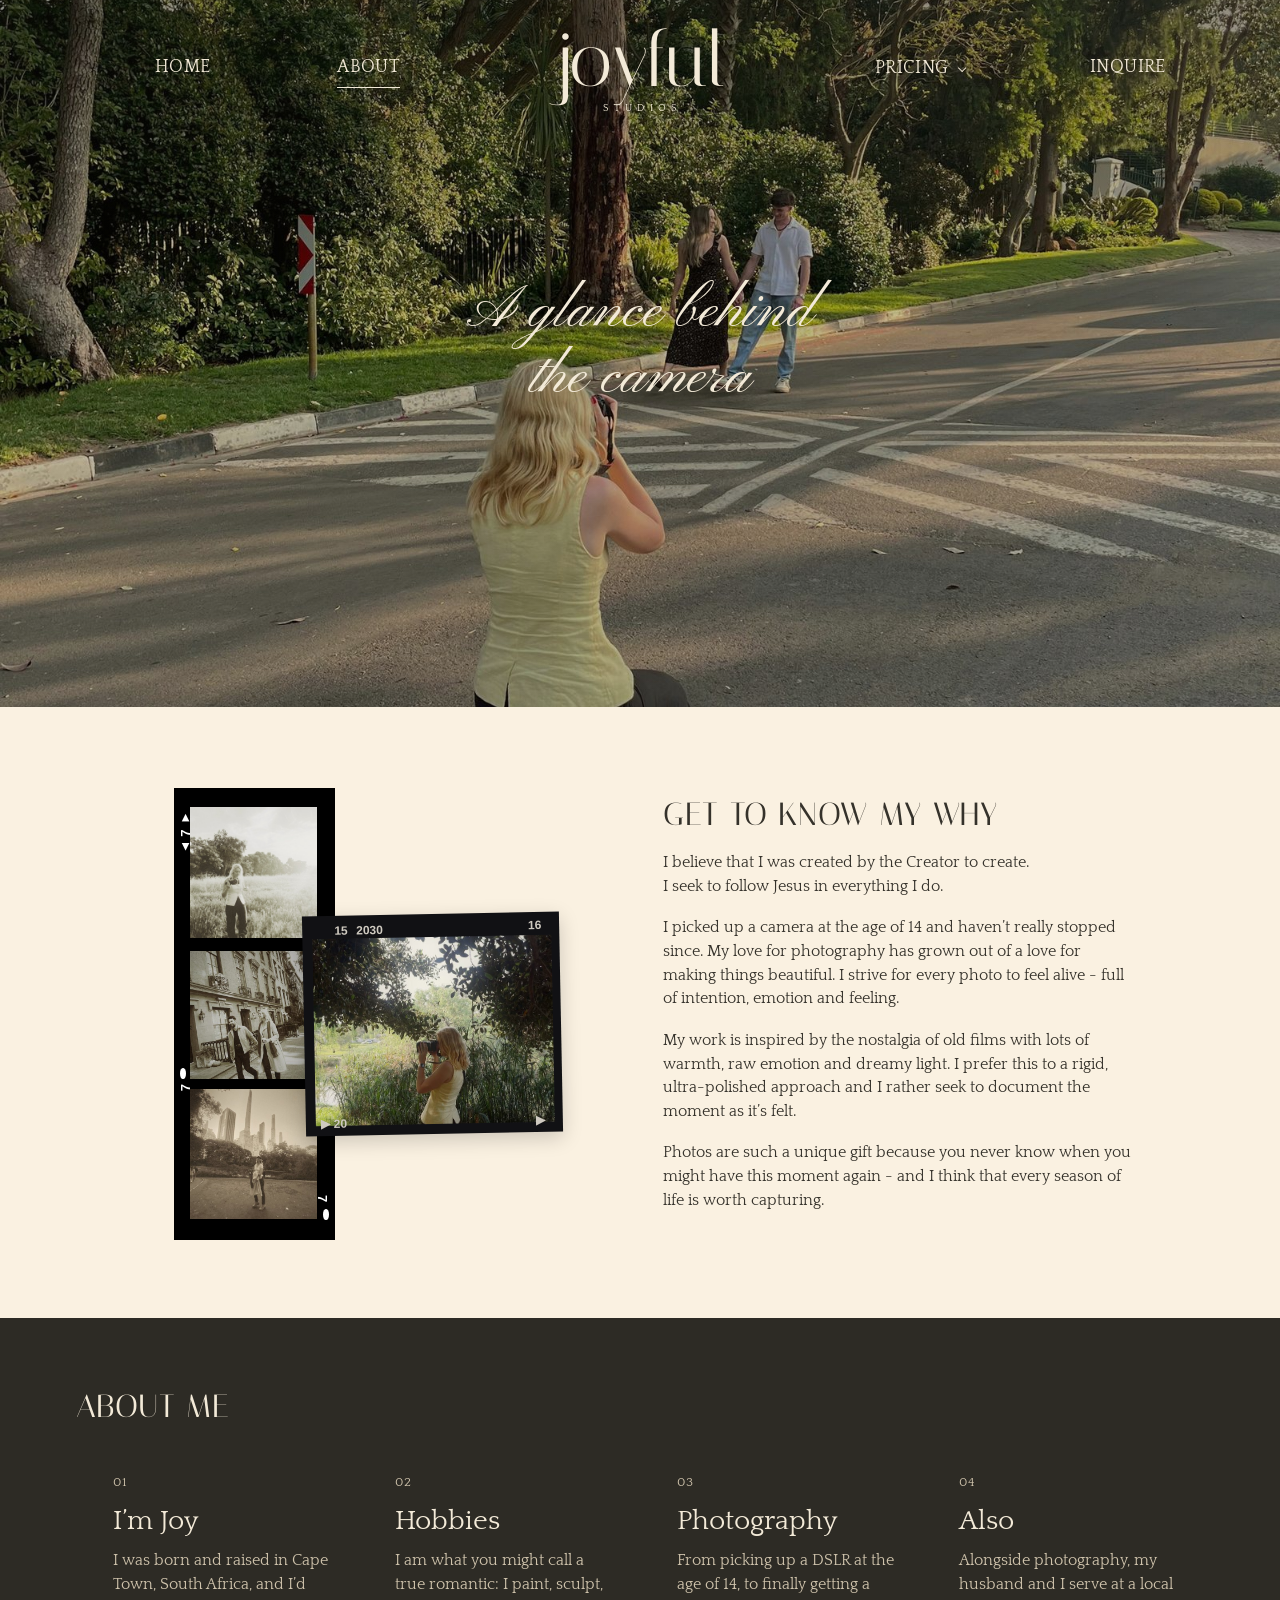
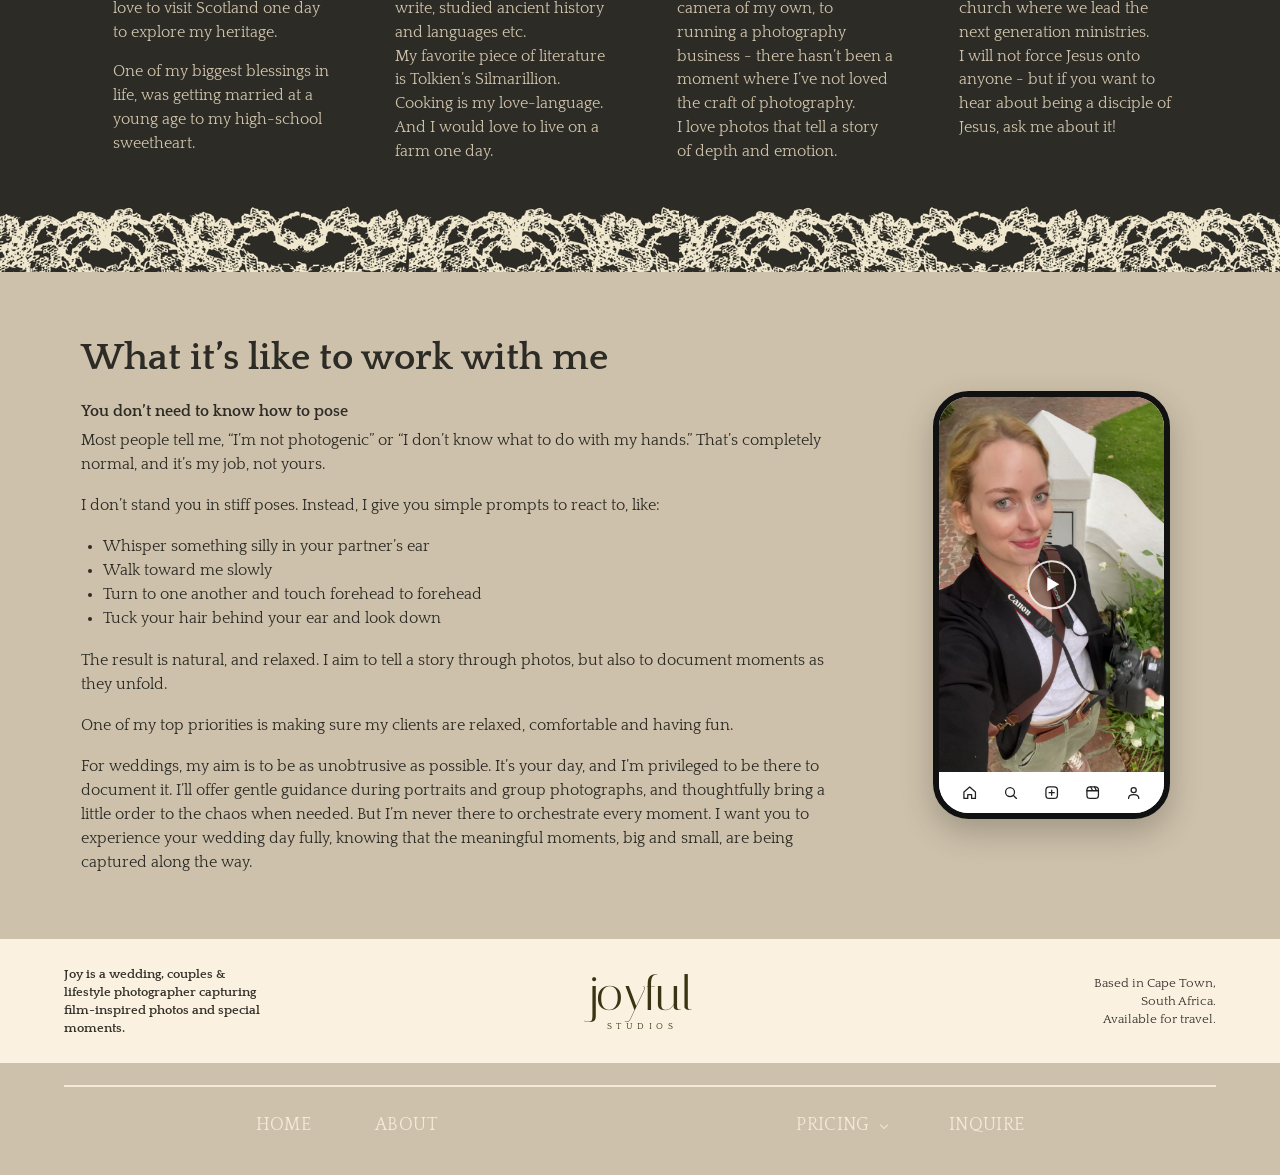
==== commit d9de7294: "Add files via upload" ====
--- a/about.html
+++ b/about.html
@@ -11,7 +11,7 @@
   <link rel="stylesheet" href="styles.css">
   <style>
     /* ---------- Hero ---------- */
-    .hero { position: relative; height: 55.2vw; min-height: 340px; overflow: hidden; color: var(--cream); background: var(--charcoal) url("about-hero-road.jpg") center 50% / cover no-repeat; }
+    .hero { position: relative; height: 55.2vw; min-height: 340px; overflow: hidden; color: var(--cream); background: var(--charcoal) url("about-hero-road.jpg") center 47% / cover no-repeat; }
     .hero::after { content: ""; position: absolute; inset: 0; background: linear-gradient(rgba(20,18,10,.3), rgba(20,18,10,.05) 45%, rgba(20,18,10,.15)); }
     .hero__content { position: absolute; z-index: 2; left: 50%; top: 49%; transform: translate(-50%, -50%); text-align: center; width: min(92%, 900px); }
     .hero h1 { margin: 0; font-family: var(--font-hero); font-weight: 400; font-size: clamp(30px, 4.6vw, 84px); line-height: 1.12; text-shadow: 0 2px 24px rgba(0,0,0,.4); }
@@ -50,13 +50,25 @@
 
     .lace { height: clamp(40px, 5.2vw, 76px); background: var(--charcoal) url("images/lace-cream.png") repeat-x left center / auto 100%; }
 
-    /* ---------- CTA ---------- */
-    .cta { display: grid; grid-template-columns: 69.2fr 30.8fr; min-height: 35.9vw; background: #cdc1ab; color: var(--charcoal); }
-    .cta__text { padding: 7.4vw 4vw 4vw 8.7vw; }
-    .cta h2 { margin: 0 0 1.6vw; font-family: var(--font-body); font-weight: 700; font-size: 3vw; line-height: 1.15; }
-    .cta .btn { color: var(--charcoal); border-color: var(--charcoal); font-size: 1.24vw; padding: .45vw 2.6vw; }
-    .cta .btn:hover { background: var(--charcoal); color: var(--cream); }
-    .cta__photo { background: #2d2b25 url("about-cta2.jpg") center 30% / cover no-repeat; min-height: 100%; }
+    /* ---------- What it's like to work with me ---------- */
+    .work { display: grid; grid-template-columns: minmax(0, 1fr) auto; align-items: center; gap: 6vw; background: #cdc1ab; color: var(--charcoal); padding: 5vw 8.6vw 5vw 6.3vw; }
+    .work__text { max-width: 60vw; }
+    .work h2 { margin: 0 0 1.6vw; font-family: var(--font-body); font-weight: 700; font-size: 3vw; line-height: 1.15; }
+    .work h3 { margin: 0 0 .3em; font-family: var(--font-body); font-weight: 700; font-size: clamp(12px, 1.24vw, 23px); line-height: 1.5; }
+    .work p, .work li { font-size: clamp(12px, 1.24vw, 23px); line-height: 1.5; }
+    .work p { margin: 0 0 1.1em; }
+    .work p:last-child { margin-bottom: 0; }
+    .work ul { margin: 0 0 1.1em; padding-left: 1.3em; list-style: disc; }
+
+    /* phone with video, links to Instagram */
+    .phone { position: relative; display: block; width: 18.5vw; justify-self: end; background: #fff; border: .5vw solid #111; border-radius: 2.8vw; overflow: hidden; box-shadow: 0 1vw 2.4vw rgba(45,43,37,.28); transition: transform .3s; }
+    .phone:hover, .phone:focus-visible { transform: translateY(-.5vw); }
+    .phone__screen { position: relative; display: block; }
+    .phone__screen img { width: 100%; aspect-ratio: 9 / 15; object-fit: cover; object-position: center top; }
+    .phone__play { position: absolute; left: 50%; top: 50%; width: 22%; aspect-ratio: 1; transform: translate(-50%, -50%); display: grid; place-items: center; border-radius: 50%; background: rgba(20,18,10,.38); border: 2px solid rgba(255,255,255,.85); }
+    .phone__play::before { content: ""; margin-left: 8%; border-style: solid; border-width: .6vw 0 .6vw 1vw; border-color: transparent transparent transparent #fff; }
+    .phone__bar { display: flex; justify-content: space-around; align-items: center; padding: 1vw .8vw; background: #fff; color: #222; }
+    .phone__bar svg { width: 1.2vw; height: 1.2vw; fill: none; stroke: currentColor; stroke-width: 2; stroke-linecap: round; stroke-linejoin: round; }
 
     /* ---------- Desktop: sizes taken from the design; body text = home-page intro size ---------- */
     @media (min-width: 901px) {
@@ -77,15 +89,21 @@
 
     /* ---------- Phone / tablet ---------- */
     @media (max-width: 900px) {
-      .hero { background-position: 50% 72%; }
+      .hero { background-position: 50% 47%; }
       .why__inner { grid-template-columns: 1fr; }
       .why__text { max-width: 560px; }
       .me__cols { grid-template-columns: repeat(2, minmax(0, 1fr)); row-gap: 32px; }
-      .cta { grid-template-columns: 1fr; min-height: 0; }
-      .cta__text { padding: 34px 22px 38px; }
-      .cta h2 { font-size: 26px; margin-bottom: 18px; }
-      .cta .btn { font-size: 13.5px; padding: 6px 26px; }
-      .cta__photo { aspect-ratio: 4 / 3.4; }
+
+      /* work section: text first, video last */
+      .work { grid-template-columns: 1fr; gap: 34px; padding: 40px 22px 48px; }
+      .work__text { max-width: none; }
+      .work h2 { font-size: 26px; margin-bottom: 18px; }
+      .work h3, .work p, .work li { font-size: 13.5px; }
+      .phone { width: min(64vw, 250px); justify-self: center; border-width: 6px; border-radius: 30px; box-shadow: 0 10px 24px rgba(45,43,37,.28); }
+      .phone:hover, .phone:focus-visible { transform: none; }
+      .phone__play::before { border-width: 8px 0 8px 13px; }
+      .phone__bar { padding: 10px 8px; }
+      .phone__bar svg { width: 17px; height: 17px; }
     }
     @media (max-width: 480px) {
       .me__cols { grid-template-columns: 1fr; }
@@ -112,7 +130,16 @@
     .footer__bar nav { flex-wrap: nowrap; justify-content: space-between; align-items: flex-start; gap: 0; font-size: clamp(8px, 2.8vw, 13px); letter-spacing: 0; line-height: 1.55; }
     .footer__bar .dd-toggle, .footer__bar .dropdown a { font-size: inherit; letter-spacing: inherit; }
   }
-</style>
+
+    /* ---------- Phone: identical hero size and headline placement on every inner page ---------- */
+    @media (max-width: 900px) {
+      .hero { height: 112vw; min-height: 420px; max-height: 640px; }
+      .hero__content { top: 54%; }
+      .hero h1 { font-size: 30px; line-height: 1.12; }
+      .hero .btn { font-size: 11px; padding: 6px 26px; min-width: 0; letter-spacing: .1em; }
+      .hero { background-size: cover; background-position: 50% 8%; }
+    }
+  </style>
 </head>
 
 <body>
@@ -209,12 +236,36 @@
     </section>
     <div class="lace" role="presentation"></div>
 
-    <section class="cta">
-      <div class="cta__text">
-        <h2>Let’s capture your story!</h2>
-        <a class="btn" href="inquire.html">Connect</a>
-      </div>
-      <div class="cta__photo" role="img" aria-label="A woman leaning over a man resting his head back, in warm golden light"></div>
+    <section class="work" aria-labelledby="work-title">
+      <div class="work__text">
+        <h2 id="work-title">What it’s like to work with me</h2>
+        <h3>You don’t need to know how to pose</h3>
+        <p>Most people tell me, “I’m not photogenic” or “I don’t know what to do with my hands.” That’s completely normal, and it’s my job, not yours.</p>
+        <p>I don’t stand you in stiff poses. Instead, I give you simple prompts to react to, like:</p>
+        <ul>
+          <li>Whisper something silly in your partner’s ear</li>
+          <li>Walk toward me slowly</li>
+          <li>Turn to one another and touch forehead to forehead</li>
+          <li>Tuck your hair behind your ear and look down</li>
+        </ul>
+        <p>The result is natural, and relaxed. I aim to tell a story through photos, but also to document moments as they unfold.</p>
+        <p>One of my top priorities is making sure my clients are relaxed, comfortable and having fun.</p>
+        <p>For weddings, my aim is to be as unobtrusive as possible. It’s your day, and I’m privileged to be there to document it. I’ll offer gentle guidance during portraits and group photographs, and thoughtfully bring a little order to the chaos when needed. But I’m never there to orchestrate every moment. I want you to experience your wedding day fully, knowing that the meaningful moments, big and small, are being captured along the way.</p>
+      </div>
+
+      <a class="phone" href="https://www.instagram.com/joyful_studios_/" target="_blank" rel="noopener" aria-label="Watch Joy on Instagram (opens in a new tab)">
+        <span class="phone__screen">
+          <img src="about-video.jpg" alt="Joy taking a selfie with her camera strapped across her chest" loading="lazy">
+          <span class="phone__play" aria-hidden="true"></span>
+        </span>
+        <span class="phone__bar" aria-hidden="true">
+          <svg viewBox="0 0 24 24"><path d="M3 11l9-8 9 8v10h-6v-6H9v6H3z"/></svg>
+          <svg viewBox="0 0 24 24"><circle cx="11" cy="11" r="7"/><path d="M16 16l5 5"/></svg>
+          <svg viewBox="0 0 24 24"><rect x="3" y="3" width="18" height="18" rx="5"/><path d="M12 8v8M8 12h8"/></svg>
+          <svg viewBox="0 0 24 24"><rect x="3" y="3" width="18" height="18" rx="5"/><path d="M3 9h18M9 3l3 6M15 3l3 6"/></svg>
+          <svg viewBox="0 0 24 24"><circle cx="12" cy="8" r="4"/><path d="M4 21c0-4 4-6 8-6s8 2 8 6"/></svg>
+        </span>
+      </a>
     </section>
   </main>
 
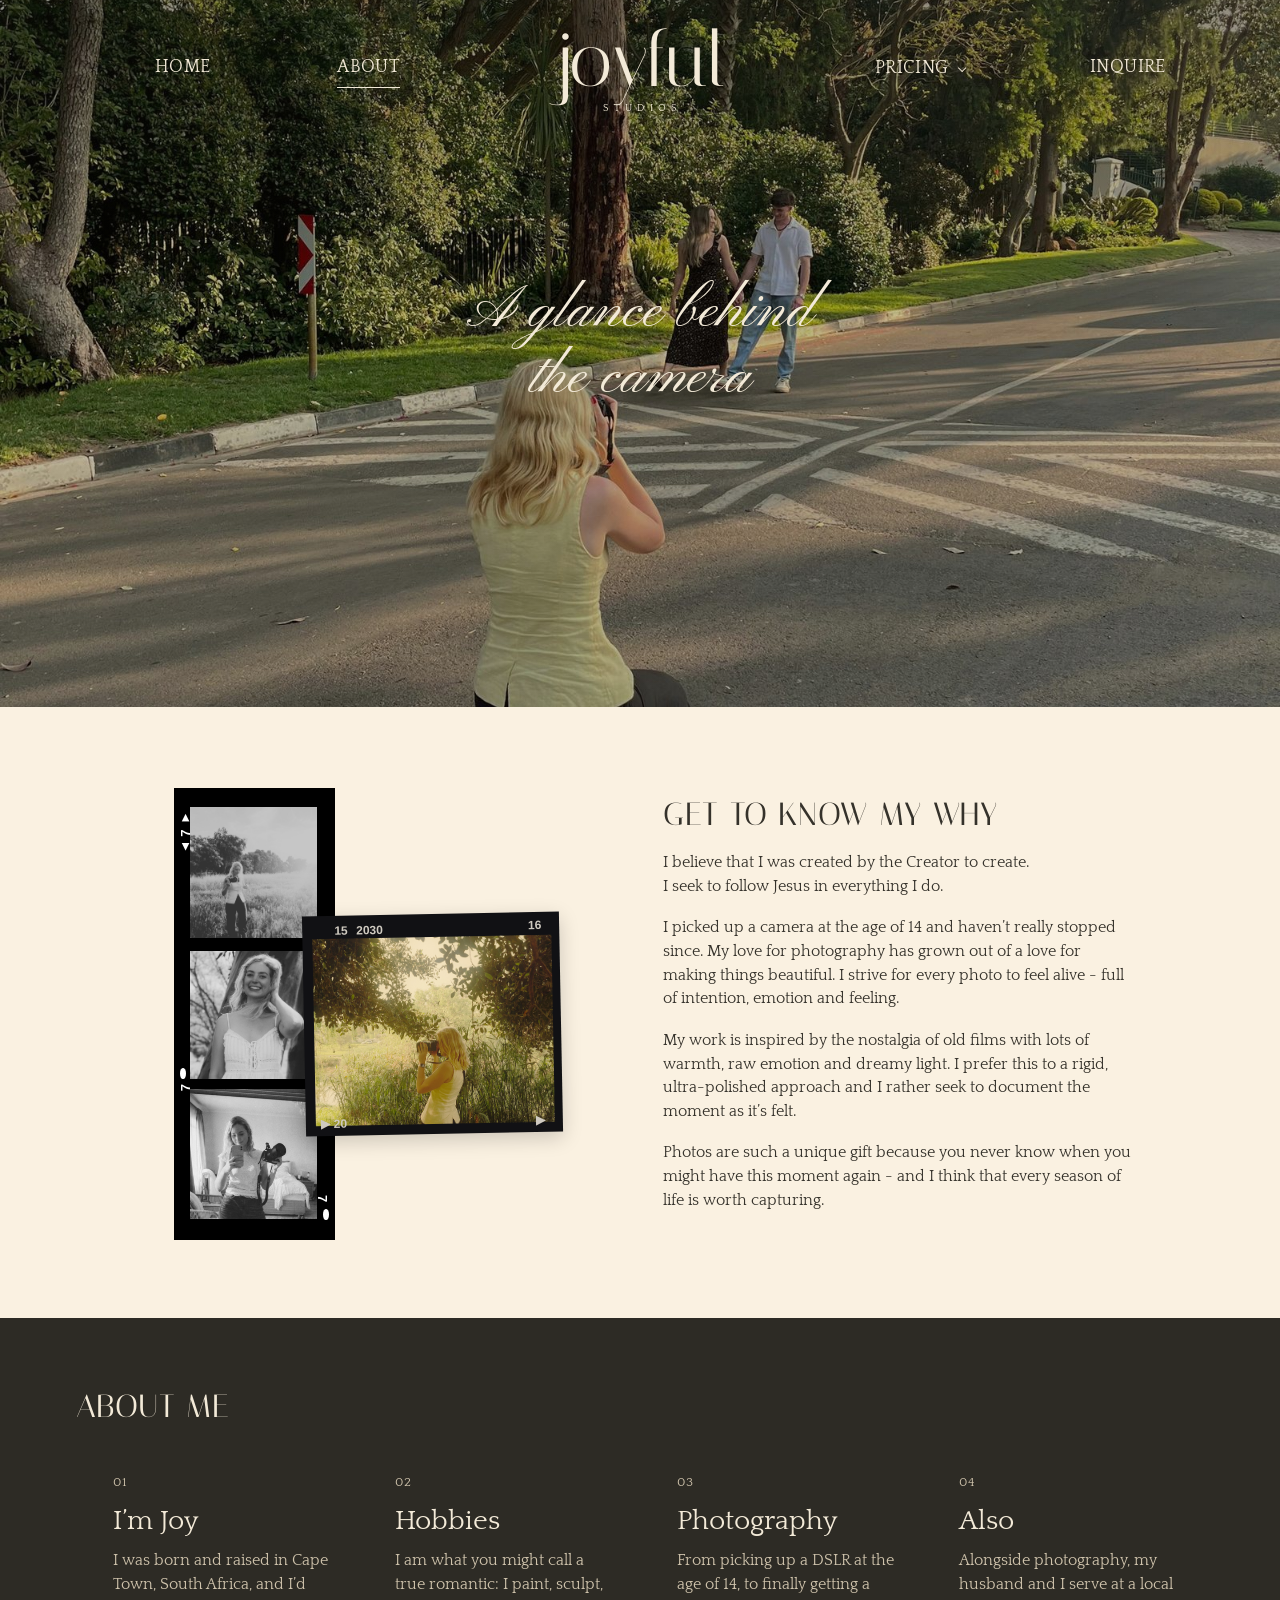
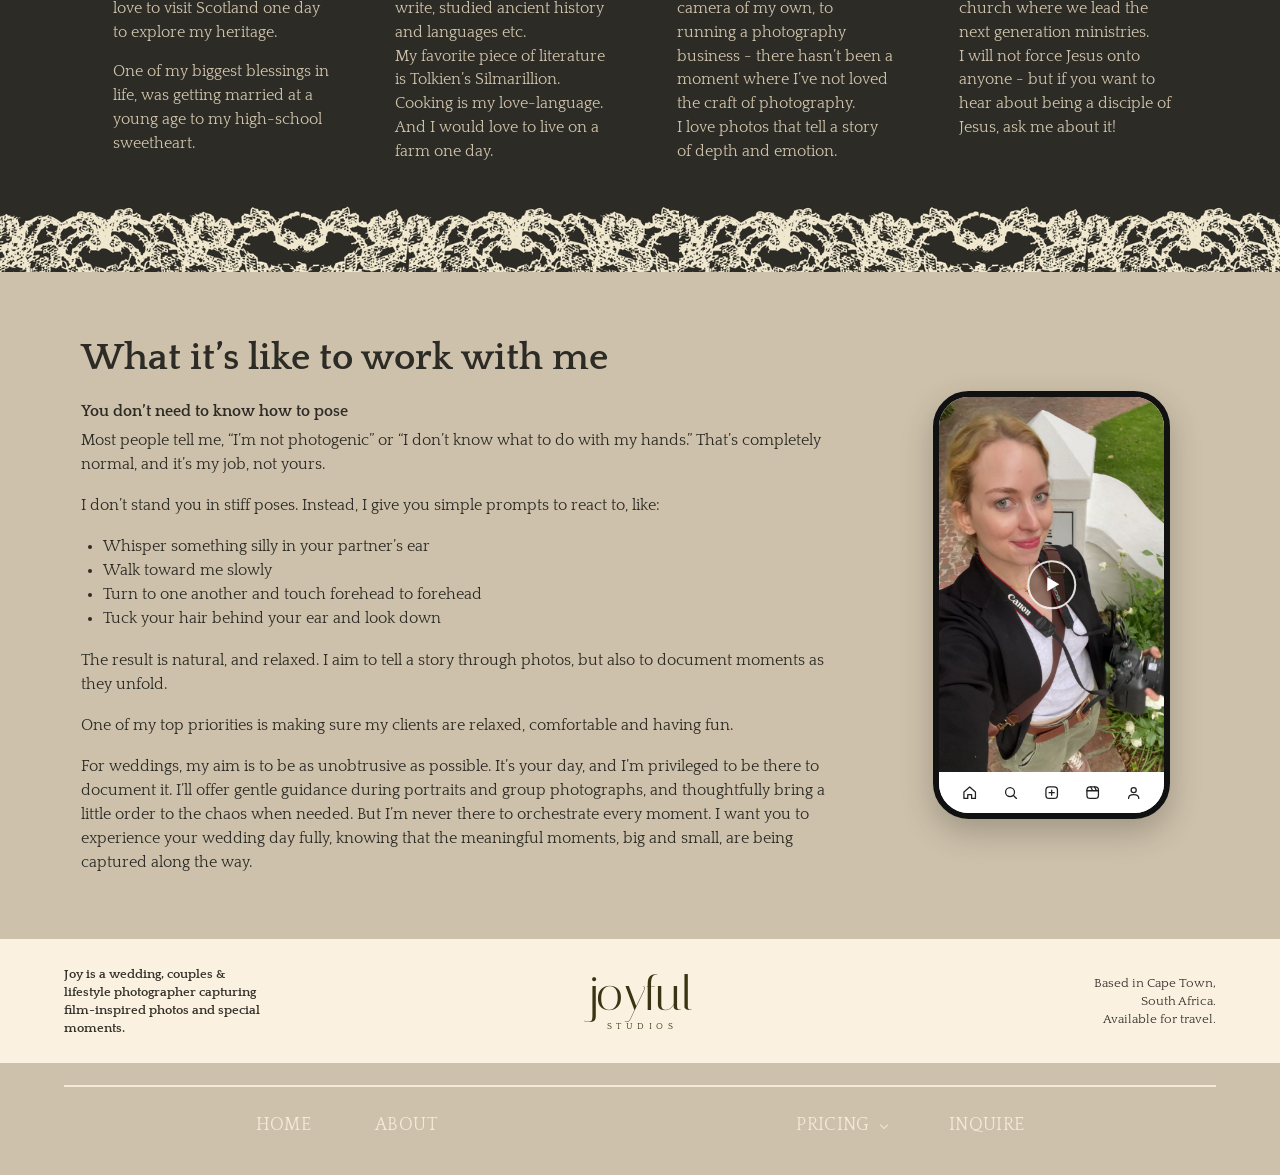
==== commit 0c5a93ad: "Add files via upload" ====
--- a/about.html
+++ b/about.html
@@ -180,9 +180,9 @@
         <div class="film">
           <div class="film__strip">
             <span class="film__mark film__mark--l" style="top:5%">▲ 7 ▼</span>
-            <figure><img src="about-film-1.jpg" alt="Black and white photo of Joy standing in tall grass, holding her camera" loading="lazy"></figure>
-            <figure><img src="about-film-2.jpg" alt="A couple walking along a city street, in black and white" loading="lazy"></figure>
-            <figure><img src="about-film-3.jpg" alt="A person standing in a park with a city skyline behind, in black and white" loading="lazy"></figure>
+            <figure><img src="about-film-1.jpg" alt="Black and white photo of Joy standing in tall grass, holding her camera" loading="lazy" style="object-position:center 55%"></figure>
+            <figure><img src="about-film-2.jpg" alt="Black and white photo of Joy smiling beside a tree with one hand in her hair" loading="lazy" style="object-position:center 18%"></figure>
+            <figure><img src="about-film-3.jpg" alt="Black and white mirror selfie of Joy holding her camera" loading="lazy" style="object-position:center 25%"></figure>
             <span class="film__oval" style="left:3.6%; top:62%"></span><span class="film__mark film__mark--l" style="top:65.5%">7</span>
             <span class="film__mark film__mark--r" style="top:90%">7</span><span class="film__oval" style="right:3.6%; top:93%"></span>
           </div>
